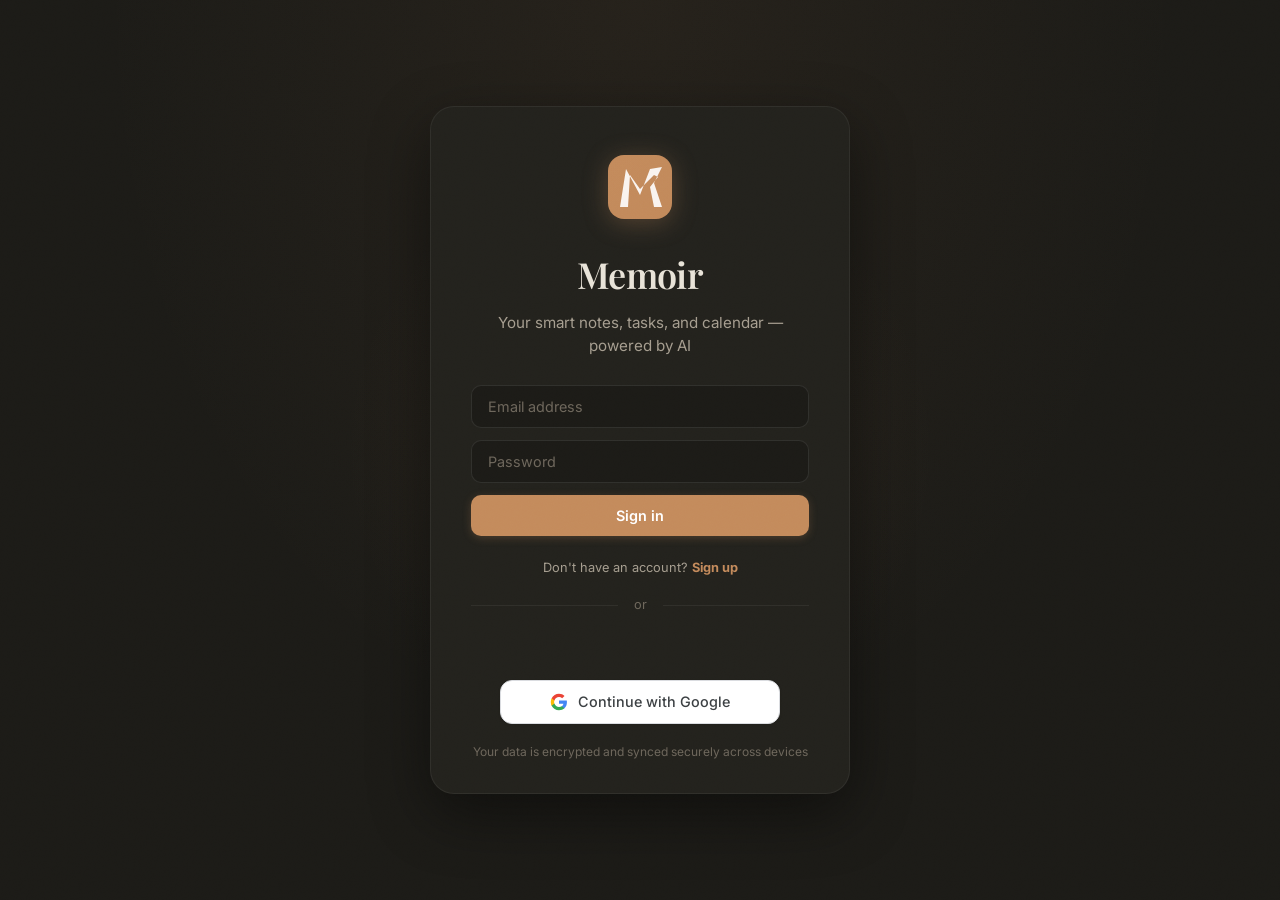
==== index.html @ a57a44fe "Remove backend, restructure for local-first static deployment - Delete api/, db.py, migrate.py, app." ====
<!DOCTYPE html>
<html lang="en" data-theme="dark">
<head>
    <meta charset="UTF-8">
    <meta name="viewport" content="width=device-width, initial-scale=1.0">
    <title>Memoir — Your AI-powered second brain</title>
    <meta name="description" content="Memoir turns your thoughts into organized notes, tasks, and calendar events. Just type anything.">
    <meta property="og:title" content="Memoir">
    <meta property="og:description" content="Your AI-powered second brain. Notes, tasks, and calendar — all from a single chat.">
    <meta property="og:type" content="website">
    <link rel="icon" href="./favicon.svg" type="image/svg+xml">
    <link rel="stylesheet" href="./style.css?v=29">
    <link rel="preconnect" href="https://fonts.googleapis.com">
    <link rel="preconnect" href="https://fonts.gstatic.com" crossorigin>
    <link href="https://fonts.googleapis.com/css2?family=Playfair+Display:ital,wght@0,400;0,500;0,600;0,700;1,400&family=Inter:wght@300;400;500;600&display=swap" rel="stylesheet">
    <script src="https://cdn.jsdelivr.net/npm/marked/marked.min.js" defer></script>
    <script src="https://cdn.jsdelivr.net/npm/dompurify@3/dist/purify.min.js" defer></script>
    <script src="https://cdn.jsdelivr.net/npm/turndown/dist/turndown.js" defer></script>
    <script src="https://accounts.google.com/gsi/client" async defer></script>
</head>
<body>
    <!-- Loading Skeleton — static HTML, renders before JS loads -->
    <div class="skeleton-screen" id="skeleton-screen">
        <div class="skeleton-topbar">
            <div class="skeleton-block" style="width:28px;height:28px;border-radius:8px"></div>
            <div class="skeleton-block" style="width:80px;height:16px;border-radius:4px"></div>
            <div style="flex:1"></div>
            <div class="skeleton-block" style="width:32px;height:32px;border-radius:50%"></div>
        </div>
        <div class="skeleton-body">
            <div class="skeleton-sidebar">
                <div class="skeleton-block" style="width:100%;height:36px;border-radius:6px"></div>
                <div class="skeleton-block" style="width:80%;height:14px;border-radius:4px;margin-top:20px"></div>
                <div class="skeleton-block" style="width:100%;height:28px;border-radius:6px;margin-top:8px"></div>
                <div class="skeleton-block" style="width:100%;height:28px;border-radius:6px;margin-top:6px"></div>
                <div class="skeleton-block" style="width:100%;height:28px;border-radius:6px;margin-top:6px"></div>
            </div>
            <div class="skeleton-main">
                <div class="skeleton-messages">
                    <div class="skeleton-block" style="width:60%;height:40px;border-radius:12px;align-self:flex-end"></div>
                    <div class="skeleton-block" style="width:75%;height:60px;border-radius:12px"></div>
                    <div class="skeleton-block" style="width:50%;height:40px;border-radius:12px;align-self:flex-end"></div>
                    <div class="skeleton-block" style="width:70%;height:50px;border-radius:12px"></div>
                </div>
                <div class="skeleton-input">
                    <div class="skeleton-block" style="width:100%;height:44px;border-radius:12px"></div>
                </div>
            </div>
        </div>
        <div class="skeleton-timeout" id="skeleton-timeout" style="display:none">
            Taking longer than expected...
        </div>
    </div>

    <!-- Login Screen -->
    <div class="login-screen" id="login-screen" style="display:none">
        <div class="login-bg-glow"></div>
        <div class="login-card">
            <div class="login-card-inner">
                <svg class="login-logo" width="64" height="64" viewBox="0 0 32 32" fill="none">
                    <rect width="32" height="32" rx="8" fill="url(#lg-login)"/>
                    <path d="M6 26 L9 7 L16 20 L21 7 L27 6 L23 14 L27 26 L23 26 L21 16 L25 11 L23 10 L16 17 L11 10 L10 26Z" fill="white" opacity="0.9"/>
                    <defs><linearGradient id="lg-login" x1="0" y1="0" x2="32" y2="32"><stop stop-color="#c48b5c"/><stop offset="1" stop-color="#8a5a32"/></linearGradient></defs>
                </svg>
                <h1 class="login-title">Memoir</h1>
                <p class="login-subtitle">Your smart notes, tasks, and calendar — powered by AI</p>

                <!-- Email/Password Form -->
                <form id="auth-form" class="auth-form" autocomplete="on">
                    <div class="auth-name-field" id="auth-name-row" style="display:none">
                        <input type="text" id="auth-name" class="auth-input" placeholder="Your name" autocomplete="name">
                    </div>
                    <input type="email" id="auth-email" class="auth-input" placeholder="Email address" autocomplete="email" required>
                    <input type="password" id="auth-password" class="auth-input" placeholder="Password" autocomplete="current-password" required>
                    <button type="submit" class="auth-submit-btn" id="auth-submit-btn">Sign in</button>
                    <div class="auth-error" id="auth-error"></div>
                    <button type="button" class="auth-toggle-btn" id="auth-toggle-btn">Don't have an account? <strong>Sign up</strong></button>
                </form>

                <div class="auth-divider"><span>or</span></div>

                <!-- Google Sign-In -->
                <div id="google-signin-gsi" class="google-btn-gsi"></div>
                <button class="google-signin-custom" id="google-signin-btn" type="button">
                    <svg width="18" height="18" viewBox="0 0 24 24"><path d="M22.56 12.25c0-.78-.07-1.53-.2-2.25H12v4.26h5.92a5.06 5.06 0 0 1-2.2 3.32v2.77h3.57c2.08-1.92 3.28-4.74 3.28-8.1z" fill="#4285F4"/><path d="M12 23c2.97 0 5.46-.98 7.28-2.66l-3.57-2.77c-.98.66-2.23 1.06-3.71 1.06-2.86 0-5.29-1.93-6.16-4.53H2.18v2.84C3.99 20.53 7.7 23 12 23z" fill="#34A853"/><path d="M5.84 14.09c-.22-.66-.35-1.36-.35-2.09s.13-1.43.35-2.09V7.07H2.18C1.43 8.55 1 10.22 1 12s.43 3.45 1.18 4.93l2.85-2.22.81-.62z" fill="#FBBC05"/><path d="M12 5.38c1.62 0 3.06.56 4.21 1.64l3.15-3.15C17.45 2.09 14.97 1 12 1 7.7 1 3.99 3.47 2.18 7.07l3.66 2.84c.87-2.6 3.3-4.53 6.16-4.53z" fill="#EA4335"/></svg>
                    <span>Continue with Google</span>
                </button>

                <p class="login-footer">Your data is encrypted and synced securely across devices</p>
            </div>
        </div>
    </div>

    <div class="app" id="app-container" style="display:none">
        <!-- Sidebar -->
        <aside class="sidebar" id="sidebar">
            <div class="sidebar-header">
                <div class="logo">
                    <svg class="logo-svg" width="28" height="28" viewBox="0 0 32 32" fill="none">
                        <rect width="32" height="32" rx="8" fill="url(#lg)"/>
                        <path d="M6 26 L9 7 L16 20 L21 7 L27 6 L23 14 L27 26 L23 26 L21 16 L25 11 L23 10 L16 17 L11 10 L10 26Z" fill="white" opacity="0.9"/>
                        <defs><linearGradient id="lg" x1="0" y1="0" x2="32" y2="32"><stop stop-color="#c48b5c"/><stop offset="1" stop-color="#8a5a32"/></linearGradient></defs>
                    </svg>
                    <span class="logo-text">Memoir</span>
                </div>
                <button class="icon-btn sm" id="sidebar-close"><svg width="18" height="18" viewBox="0 0 24 24" fill="none" stroke="currentColor" stroke-width="2"><line x1="18" y1="6" x2="6" y2="18"/><line x1="6" y1="6" x2="18" y2="18"/></svg></button>
            </div>
            <div class="sidebar-tabs">
                <button class="sidebar-tab active" data-app="notes" title="Notes">
                    <svg width="18" height="18" viewBox="0 0 24 24" fill="none" stroke="currentColor" stroke-width="2"><path d="M11 4H4a2 2 0 0 0-2 2v14a2 2 0 0 0 2 2h14a2 2 0 0 0 2-2v-7"/><path d="M18.5 2.5a2.121 2.121 0 0 1 3 3L12 15l-4 1 1-4 9.5-9.5z"/></svg>
                    <span>Notes</span>
                </button>
                <button class="sidebar-tab" data-app="tasks" title="Tasks">
                    <svg width="18" height="18" viewBox="0 0 24 24" fill="none" stroke="currentColor" stroke-width="2"><path d="M22 11.08V12a10 10 0 1 1-5.93-9.14"/><polyline points="22 4 12 14.01 9 11.01"/></svg>
                    <span>Tasks</span>
                </button>
                <button class="sidebar-tab" data-app="calendar" title="Calendar">
                    <svg width="18" height="18" viewBox="0 0 24 24" fill="none" stroke="currentColor" stroke-width="2"><rect x="3" y="4" width="18" height="18" rx="2" ry="2"/><line x1="16" y1="2" x2="16" y2="6"/><line x1="8" y1="2" x2="8" y2="6"/><line x1="3" y1="10" x2="21" y2="10"/></svg>
                    <span>Calendar</span>
                </button>
            </div>
            <nav class="sidebar-nav" id="sidebar-nav-notes">
                <div class="sidebar-label">Recent</div>
                <div id="recent-list" class="recent-list"><div class="sidebar-empty">No activity yet</div></div>
                <div class="sidebar-divider"></div>
                <div class="sidebar-label">Notebooks</div>
                <div id="category-list" class="category-list"><div class="sidebar-empty">No notebooks yet</div></div>
            </nav>
            <nav class="sidebar-nav hidden" id="sidebar-nav-tasks">
                <div class="sidebar-label">Views</div>
                <div class="task-nav-list">
                    <button class="task-nav-item active" data-view="inbox">
                        <svg width="16" height="16" viewBox="0 0 24 24" fill="none" stroke="currentColor" stroke-width="2"><polyline points="22 12 16 12 14 15 10 15 8 12 2 12"/><path d="M5.45 5.11L2 12v6a2 2 0 0 0 2 2h16a2 2 0 0 0 2-2v-6l-3.45-6.89A2 2 0 0 0 16.76 4H7.24a2 2 0 0 0-1.79 1.11z"/></svg>
                        <span>Inbox</span>
                        <span class="task-nav-count" id="inbox-count"></span>
                    </button>
                    <button class="task-nav-item" data-view="today">
                        <svg width="16" height="16" viewBox="0 0 24 24" fill="none" stroke="currentColor" stroke-width="2"><circle cx="12" cy="12" r="10"/><polyline points="12 6 12 12 16 14"/></svg>
                        <span>Today</span>
                        <span class="task-nav-count" id="today-count"></span>
                    </button>
                    <button class="task-nav-item" data-view="upcoming">
                        <svg width="16" height="16" viewBox="0 0 24 24" fill="none" stroke="currentColor" stroke-width="2"><rect x="3" y="4" width="18" height="18" rx="2" ry="2"/><line x1="16" y1="2" x2="16" y2="6"/><line x1="8" y1="2" x2="8" y2="6"/><line x1="3" y1="10" x2="21" y2="10"/></svg>
                        <span>Upcoming</span>
                        <span class="task-nav-count" id="upcoming-count"></span>
                    </button>
                </div>
                <div class="sidebar-divider"></div>
                <div class="sidebar-label">Projects</div>
                <div id="task-projects-list" class="category-list"><div class="sidebar-empty">No projects yet</div></div>
            </nav>
            <nav class="sidebar-nav hidden" id="sidebar-nav-calendar">
                <div class="mini-calendar" id="mini-calendar"></div>
            </nav>
            <div class="sidebar-footer">
                <button class="theme-btn" id="theme-toggle">
                    <svg class="t-sun" width="16" height="16" viewBox="0 0 24 24" fill="none" stroke="currentColor" stroke-width="2"><circle cx="12" cy="12" r="5"/><line x1="12" y1="1" x2="12" y2="3"/><line x1="12" y1="21" x2="12" y2="23"/><line x1="4.22" y1="4.22" x2="5.64" y2="5.64"/><line x1="18.36" y1="18.36" x2="19.78" y2="19.78"/><line x1="1" y1="12" x2="3" y2="12"/><line x1="21" y1="12" x2="23" y2="12"/><line x1="4.22" y1="19.78" x2="5.64" y2="18.36"/><line x1="18.36" y1="5.64" x2="19.78" y2="4.22"/></svg>
                    <svg class="t-moon" width="16" height="16" viewBox="0 0 24 24" fill="none" stroke="currentColor" stroke-width="2"><path d="M21 12.79A9 9 0 1 1 11.21 3 7 7 0 0 0 21 12.79z"/></svg>
                    <span>Theme</span>
                </button>
            </div>
        </aside>

        <!-- Main -->
        <main class="main">
            <header class="topbar">
                <button class="icon-btn" id="menu-btn"><svg width="20" height="20" viewBox="0 0 24 24" fill="none" stroke="currentColor" stroke-width="2" stroke-linecap="round"><line x1="3" y1="6" x2="21" y2="6"/><line x1="3" y1="12" x2="21" y2="12"/><line x1="3" y1="18" x2="21" y2="18"/></svg></button>
                <div class="topbar-title">
                    <svg width="20" height="20" viewBox="0 0 32 32" fill="none"><rect width="32" height="32" rx="8" fill="url(#lg2)"/><path d="M6 26 L9 7 L16 20 L21 7 L27 6 L23 14 L27 26 L23 26 L21 16 L25 11 L23 10 L16 17 L11 10 L10 26Z" fill="white" opacity="0.9"/><defs><linearGradient id="lg2" x1="0" y1="0" x2="32" y2="32"><stop stop-color="#c48b5c"/><stop offset="1" stop-color="#8a5a32"/></linearGradient></defs></svg>
                    Memoir
                </div>
                <div class="topbar-actions">
                    <button class="icon-btn" id="clear-chat-btn" title="Clear chat" style="display:none">
                        <svg width="18" height="18" viewBox="0 0 24 24" fill="none" stroke="currentColor" stroke-width="2"><polyline points="3 6 5 6 21 6"/><path d="M19 6v14a2 2 0 0 1-2 2H7a2 2 0 0 1-2-2V6m3 0V4a2 2 0 0 1 2-2h4a2 2 0 0 1 2 2v2"/><line x1="10" y1="11" x2="10" y2="17"/><line x1="14" y1="11" x2="14" y2="17"/></svg>
                    </button>
                    <button class="icon-btn undo-btn" id="undo-btn" title="Undo (Ctrl+Z)" style="display:none">
                        <svg width="18" height="18" viewBox="0 0 24 24" fill="none" stroke="currentColor" stroke-width="2"><polyline points="1 4 1 10 7 10"/><path d="M3.51 15a9 9 0 1 0 2.13-9.36L1 10"/></svg>
                    </button>
                    <button class="icon-btn redo-btn" id="redo-btn" title="Redo (Ctrl+Shift+Z)" style="display:none">
                        <svg width="18" height="18" viewBox="0 0 24 24" fill="none" stroke="currentColor" stroke-width="2"><polyline points="23 4 23 10 17 10"/><path d="M20.49 15a9 9 0 1 1-2.13-9.36L23 10"/></svg>
                    </button>
                    <button class="icon-btn" id="theme-toggle-topbar"><svg class="t-sun" width="18" height="18" viewBox="0 0 24 24" fill="none" stroke="currentColor" stroke-width="2"><circle cx="12" cy="12" r="5"/><line x1="12" y1="1" x2="12" y2="3"/><line x1="12" y1="21" x2="12" y2="23"/><line x1="4.22" y1="4.22" x2="5.64" y2="5.64"/><line x1="18.36" y1="18.36" x2="19.78" y2="19.78"/><line x1="1" y1="12" x2="3" y2="12"/><line x1="21" y1="12" x2="23" y2="12"/><line x1="4.22" y1="19.78" x2="5.64" y2="18.36"/><line x1="18.36" y1="5.64" x2="19.78" y2="4.22"/></svg><svg class="t-moon" width="18" height="18" viewBox="0 0 24 24" fill="none" stroke="currentColor" stroke-width="2"><path d="M21 12.79A9 9 0 1 1 11.21 3 7 7 0 0 0 21 12.79z"/></svg></button>
                    <div class="profile-wrapper" id="profile-wrapper">
                        <button class="icon-btn user-btn" id="profile-btn" title="Profile"><img class="user-avatar" id="user-avatar" src="" alt=""><svg class="user-fallback" width="18" height="18" viewBox="0 0 24 24" fill="none" stroke="currentColor" stroke-width="2"><path d="M20 21v-2a4 4 0 0 0-4-4H8a4 4 0 0 0-4 4v2"/><circle cx="12" cy="7" r="4"/></svg></button>
                        <div class="profile-dropdown" id="profile-dropdown">
                            <div class="profile-header">
                                <img class="profile-pic" id="profile-pic" src="" alt="">
                                <div class="profile-info">
                                    <div class="profile-name" id="profile-name"></div>
                                    <div class="profile-email" id="profile-email"></div>
                                </div>
                            </div>
                            <div class="profile-divider"></div>
                            <button class="profile-menu-item" id="export-btn">
                                <svg width="16" height="16" viewBox="0 0 24 24" fill="none" stroke="currentColor" stroke-width="2"><path d="M21 15v4a2 2 0 0 1-2 2H5a2 2 0 0 1-2-2v-4"/><polyline points="7 10 12 15 17 10"/><line x1="12" y1="15" x2="12" y2="3"/></svg>
                                <span>Export Data</span>
                            </button>
                            <button class="profile-menu-item" id="feedback-btn">
                                <svg width="16" height="16" viewBox="0 0 24 24" fill="none" stroke="currentColor" stroke-width="2"><path d="M21 15a2 2 0 0 1-2 2H7l-4 4V5a2 2 0 0 1 2-2h14a2 2 0 0 1 2 2z"/></svg>
                                <span>Send Feedback</span>
                            </button>
                            <button class="profile-menu-item" id="logout-btn">
                                <svg width="16" height="16" viewBox="0 0 24 24" fill="none" stroke="currentColor" stroke-width="2"><path d="M9 21H5a2 2 0 0 1-2-2V5a2 2 0 0 1 2-2h4"/><polyline points="16 17 21 12 16 7"/><line x1="21" y1="12" x2="9" y2="12"/></svg>
                                <span>Sign out</span>
                            </button>
                            <div class="profile-divider"></div>
                            <div class="profile-delete-link" id="delete-account-btn">Delete account</div>
                        </div>
                    </div>
                </div>
            </header>
            <!-- Notes View (default) -->
            <div class="app-view active" id="view-notes">
                <div class="messages" id="messages"></div>
            </div>

            <!-- Tasks View -->
            <div class="app-view" id="view-tasks">
                <div class="tasks-header">
                    <h2 class="tasks-view-title" id="tasks-view-title">Inbox</h2>
                    <div class="tasks-header-actions">
                        <button class="icon-btn" id="show-completed-btn" title="Show completed">
                            <svg width="18" height="18" viewBox="0 0 24 24" fill="none" stroke="currentColor" stroke-width="2"><path d="M22 11.08V12a10 10 0 1 1-5.93-9.14"/><polyline points="22 4 12 14.01 9 11.01"/></svg>
                        </button>
                    </div>
                </div>
                <div class="tasks-list" id="tasks-list"></div>
            </div>

            <!-- Calendar View -->
            <div class="app-view" id="view-calendar">
                <div class="cal-toolbar">
                    <button class="btn ghost btn-sm" id="cal-today-btn">Today</button>
                    <button class="icon-btn" id="cal-prev"><svg width="18" height="18" viewBox="0 0 24 24" fill="none" stroke="currentColor" stroke-width="2"><polyline points="15 18 9 12 15 6"/></svg></button>
                    <button class="icon-btn" id="cal-next"><svg width="18" height="18" viewBox="0 0 24 24" fill="none" stroke="currentColor" stroke-width="2"><polyline points="9 18 15 12 9 6"/></svg></button>
                    <h2 class="cal-title" id="cal-title"></h2>
                    <div class="cal-view-switch">
                        <button class="cal-view-btn active" data-view="month">Month</button>
                        <button class="cal-view-btn" data-view="week">Week</button>
                        <button class="cal-view-btn" data-view="day">Day</button>
                    </div>
                </div>
                <div class="cal-grid-wrapper" id="cal-grid-wrapper"></div>
            </div>

            <!-- Welcome Banner (new users) -->
            <div class="welcome-banner" id="welcome-banner" role="complementary" style="display:none">
                <div class="welcome-banner-content">
                    <span class="welcome-banner-text">Welcome to Memoir! Type anything — notes, tasks, reminders, or questions. AI handles the rest.</span>
                    <button class="welcome-banner-close" id="welcome-banner-close" aria-label="Dismiss welcome message">&times;</button>
                </div>
            </div>

            <!-- Universal input — shared across all views -->
            <div class="input-wrapper" id="universal-input">
                <form class="input-area" id="form">
                    <textarea id="input" placeholder="Type anything — notes, tasks, events, or questions..." rows="1" autocomplete="off" autofocus></textarea>
                    <button type="button" id="mic-btn" class="mic-btn" aria-label="Voice input">
                        <svg class="mic-icon" width="18" height="18" viewBox="0 0 24 24" fill="none" stroke="currentColor" stroke-width="2" stroke-linecap="round" stroke-linejoin="round"><path d="M12 1a3 3 0 0 0-3 3v8a3 3 0 0 0 6 0V4a3 3 0 0 0-3-3z"/><path d="M19 10v2a7 7 0 0 1-14 0v-2"/><line x1="12" y1="19" x2="12" y2="23"/><line x1="8" y1="23" x2="16" y2="23"/></svg>
                        <span class="mic-recording-dot"></span>
                    </button>
                    <button type="submit" id="send-btn" aria-label="Send">
                        <svg width="18" height="18" viewBox="0 0 24 24" fill="none" stroke="currentColor" stroke-width="2.5" stroke-linecap="round"><line x1="5" y1="12" x2="19" y2="12"/><polyline points="12 5 19 12 12 19"/></svg>
                    </button>
                </form>
                <div class="input-hint"><kbd>Enter</kbd> send · <kbd>Shift+Enter</kbd> new line</div>
            </div>
        </main>
    </div>

    <!-- Note modal -->
    <div class="overlay" id="modal-overlay">
        <div class="modal note-modal" id="modal">
            <div class="modal-topbar">
                <div class="modal-meta"><span class="pill" id="modal-badge"></span><span class="meta-date" id="modal-date"></span></div>
                <div class="modal-btns">
                    <button class="icon-btn sm" id="modal-ai" title="AI assist"><svg width="15" height="15" viewBox="0 0 24 24" fill="none" stroke="currentColor" stroke-width="2"><path d="M12 2L9.5 8.5 2 12l7.5 3.5L12 22l2.5-6.5L22 12l-7.5-3.5z"/></svg></button>
                    <button class="icon-btn sm" id="modal-fullscreen" title="Full screen"><svg class="fs-expand" width="15" height="15" viewBox="0 0 24 24" fill="none" stroke="currentColor" stroke-width="2"><polyline points="15 3 21 3 21 9"/><polyline points="9 21 3 21 3 15"/><line x1="21" y1="3" x2="14" y2="10"/><line x1="3" y1="21" x2="10" y2="14"/></svg><svg class="fs-collapse" width="15" height="15" viewBox="0 0 24 24" fill="none" stroke="currentColor" stroke-width="2" style="display:none"><polyline points="4 14 10 14 10 20"/><polyline points="20 10 14 10 14 4"/><line x1="14" y1="10" x2="21" y2="3"/><line x1="3" y1="21" x2="10" y2="14"/></svg></button>
                    <button class="icon-btn sm" id="modal-edit" title="Edit"><svg width="15" height="15" viewBox="0 0 24 24" fill="none" stroke="currentColor" stroke-width="2"><path d="M11 4H4a2 2 0 0 0-2 2v14a2 2 0 0 0 2 2h14a2 2 0 0 0 2-2v-7"/><path d="M18.5 2.5a2.121 2.121 0 0 1 3 3L12 15l-4 1 1-4 9.5-9.5z"/></svg></button>
                    <button class="icon-btn sm" id="modal-move" title="Move"><svg width="15" height="15" viewBox="0 0 24 24" fill="none" stroke="currentColor" stroke-width="2"><path d="M5 12h14M12 5l7 7-7 7"/></svg></button>
                    <button class="icon-btn sm danger" id="modal-delete" title="Delete"><svg width="15" height="15" viewBox="0 0 24 24" fill="none" stroke="currentColor" stroke-width="2"><polyline points="3 6 5 6 21 6"/><path d="M19 6v14a2 2 0 0 1-2 2H7a2 2 0 0 1-2-2V6m3 0V4a2 2 0 0 1 2-2h4a2 2 0 0 1 2 2v2"/></svg></button>
                    <button class="icon-btn sm" id="modal-close" title="Close"><svg width="18" height="18" viewBox="0 0 24 24" fill="none" stroke="currentColor" stroke-width="2"><line x1="18" y1="6" x2="6" y2="18"/><line x1="6" y1="6" x2="18" y2="18"/></svg></button>
                </div>
            </div>
            <div id="modal-view">
                <h1 class="modal-title" id="modal-title"></h1>
                <article class="prose" id="modal-body"></article>
                <div class="ai-prompt-bar hidden" id="ai-prompt-bar">
                    <div class="ai-prompt-inner">
                        <svg class="ai-prompt-icon" width="14" height="14" viewBox="0 0 24 24" fill="none" stroke="currentColor" stroke-width="2"><path d="M12 2L9.5 8.5 2 12l7.5 3.5L12 22l2.5-6.5L22 12l-7.5-3.5z"/></svg>
                        <input type="text" class="ai-prompt-input" id="ai-prompt-input" placeholder="e.g. organize this list, add authors, sort alphabetically..." autocomplete="off">
                        <button class="btn primary btn-sm" id="ai-prompt-send">Apply</button>
                        <button class="icon-btn sm" id="ai-prompt-close"><svg width="14" height="14" viewBox="0 0 24 24" fill="none" stroke="currentColor" stroke-width="2"><line x1="18" y1="6" x2="6" y2="18"/><line x1="6" y1="6" x2="18" y2="18"/></svg></button>
                    </div>
                </div>
                <div class="modal-original hidden" id="modal-original">
                    <button class="confirm-original-toggle" id="modal-original-toggle">
                        <svg class="confirm-original-chevron" width="12" height="12" viewBox="0 0 24 24" fill="none" stroke="currentColor" stroke-width="2.5"><polyline points="9 18 15 12 9 6"/></svg>
                        <span>Show original</span>
                    </button>
                    <div class="confirm-original-text" id="modal-original-text"></div>
                </div>
            </div>
            <div id="modal-edit-view" class="hidden">
                <input type="text" class="edit-title" id="edit-title" placeholder="Title">
                <div class="edit-toolbar" id="edit-toolbar">
                    <button class="toolbar-btn" data-cmd="bold" title="Bold"><strong>B</strong></button>
                    <button class="toolbar-btn" data-cmd="italic" title="Italic"><em>I</em></button>
                    <button class="toolbar-btn" data-cmd="strikeThrough" title="Strikethrough"><s>S</s></button>
                    <span class="toolbar-sep"></span>
                    <button class="toolbar-btn" data-cmd="heading" data-val="H1" title="Heading 1">H1</button>
                    <button class="toolbar-btn" data-cmd="heading" data-val="H2" title="Heading 2">H2</button>
                    <button class="toolbar-btn" data-cmd="heading" data-val="H3" title="Heading 3">H3</button>
                    <span class="toolbar-sep"></span>
                    <button class="toolbar-btn" data-cmd="insertUnorderedList" title="Bullet list"><svg width="15" height="15" viewBox="0 0 24 24" fill="none" stroke="currentColor" stroke-width="2"><line x1="9" y1="6" x2="21" y2="6"/><line x1="9" y1="12" x2="21" y2="12"/><line x1="9" y1="18" x2="21" y2="18"/><circle cx="4" cy="6" r="1.5" fill="currentColor"/><circle cx="4" cy="12" r="1.5" fill="currentColor"/><circle cx="4" cy="18" r="1.5" fill="currentColor"/></svg></button>
                    <button class="toolbar-btn" data-cmd="insertOrderedList" title="Numbered list"><svg width="15" height="15" viewBox="0 0 24 24" fill="none" stroke="currentColor" stroke-width="2"><line x1="10" y1="6" x2="21" y2="6"/><line x1="10" y1="12" x2="21" y2="12"/><line x1="10" y1="18" x2="21" y2="18"/><text x="2" y="9" font-size="9" fill="currentColor" stroke="none" font-family="inherit">1</text><text x="2" y="15" font-size="9" fill="currentColor" stroke="none" font-family="inherit">2</text><text x="2" y="21" font-size="9" fill="currentColor" stroke="none" font-family="inherit">3</text></svg></button>
                    <button class="toolbar-btn" data-cmd="formatBlock" data-val="BLOCKQUOTE" title="Blockquote"><svg width="15" height="15" viewBox="0 0 24 24" fill="none" stroke="currentColor" stroke-width="2"><line x1="3" y1="6" x2="3" y2="18" stroke-width="3" stroke-linecap="round"/><line x1="8" y1="8" x2="20" y2="8"/><line x1="8" y1="12" x2="18" y2="12"/><line x1="8" y1="16" x2="16" y2="16"/></svg></button>
                    <button class="toolbar-btn" data-cmd="code" title="Inline code"><svg width="15" height="15" viewBox="0 0 24 24" fill="none" stroke="currentColor" stroke-width="2"><polyline points="16 18 22 12 16 6"/><polyline points="8 6 2 12 8 18"/></svg></button>
                    <button class="toolbar-btn" data-cmd="createLink" title="Insert link"><svg width="15" height="15" viewBox="0 0 24 24" fill="none" stroke="currentColor" stroke-width="2"><path d="M10 13a5 5 0 0 0 7.54.54l3-3a5 5 0 0 0-7.07-7.07l-1.72 1.71"/><path d="M14 11a5 5 0 0 0-7.54-.54l-3 3a5 5 0 0 0 7.07 7.07l1.71-1.71"/></svg></button>
                </div>
                <div class="edit-content prose" id="edit-content" contenteditable="true"></div>
                <div class="edit-bar">
                    <button class="btn ghost" id="edit-cancel">Cancel</button>
                    <button class="btn primary" id="edit-save">Save</button>
                </div>
            </div>
        </div>
    </div>

    <!-- Move modal -->
    <div class="overlay" id="move-overlay">
        <div class="modal modal-sm">
            <div class="modal-topbar"><h3 class="modal-sm-title">Move to notebook</h3><button class="icon-btn sm" id="move-close"><svg width="18" height="18" viewBox="0 0 24 24" fill="none" stroke="currentColor" stroke-width="2"><line x1="18" y1="6" x2="6" y2="18"/><line x1="6" y1="6" x2="18" y2="18"/></svg></button></div>
            <div id="move-list" class="move-list"></div>
        </div>
    </div>

    <!-- Category panel -->
    <div class="overlay" id="cat-overlay">
        <div class="modal note-modal">
            <div class="modal-topbar">
                <h2 class="modal-sm-title" id="cat-title"></h2>
                <div class="modal-btns">
                    <button class="icon-btn sm danger" id="cat-delete" title="Delete notebook"><svg width="15" height="15" viewBox="0 0 24 24" fill="none" stroke="currentColor" stroke-width="2"><polyline points="3 6 5 6 21 6"/><path d="M19 6v14a2 2 0 0 1-2 2H7a2 2 0 0 1-2-2V6m3 0V4a2 2 0 0 1 2-2h4a2 2 0 0 1 2 2v2"/></svg></button>
                    <button class="icon-btn sm" id="cat-close"><svg width="18" height="18" viewBox="0 0 24 24" fill="none" stroke="currentColor" stroke-width="2"><line x1="18" y1="6" x2="6" y2="18"/><line x1="6" y1="6" x2="18" y2="18"/></svg></button>
                </div>
            </div>
            <div id="cat-notes-list" class="cat-list"></div>
        </div>
    </div>

    <!-- Task detail modal -->
    <div class="overlay" id="task-overlay">
        <div class="modal modal-sm task-detail-modal">
            <div class="modal-topbar">
                <h3 class="modal-sm-title">Task</h3>
                <div class="modal-btns">
                    <button class="icon-btn sm danger" id="task-modal-delete" title="Delete"><svg width="15" height="15" viewBox="0 0 24 24" fill="none" stroke="currentColor" stroke-width="2"><polyline points="3 6 5 6 21 6"/><path d="M19 6v14a2 2 0 0 1-2 2H7a2 2 0 0 1-2-2V6m3 0V4a2 2 0 0 1 2-2h4a2 2 0 0 1 2 2v2"/></svg></button>
                    <button class="icon-btn sm" id="task-modal-close"><svg width="18" height="18" viewBox="0 0 24 24" fill="none" stroke="currentColor" stroke-width="2"><line x1="18" y1="6" x2="6" y2="18"/><line x1="6" y1="6" x2="18" y2="18"/></svg></button>
                </div>
            </div>
            <div class="task-detail-body">
                <input type="text" class="task-detail-title" id="task-detail-title" placeholder="Task title">
                <textarea class="task-detail-desc" id="task-detail-desc" placeholder="Description..." rows="3"></textarea>
                <div class="task-detail-fields">
                    <div class="task-detail-field">
                        <label>Due date</label>
                        <input type="date" id="task-detail-date">
                    </div>
                    <div class="task-detail-field">
                        <label>Time</label>
                        <input type="time" id="task-detail-time">
                    </div>
                    <div class="task-detail-field">
                        <label>Priority</label>
                        <select id="task-detail-priority">
                            <option value="4">P4 — Normal</option>
                            <option value="3">P3 — Medium</option>
                            <option value="2">P2 — High</option>
                            <option value="1">P1 — Urgent</option>
                        </select>
                    </div>
                    <div class="task-detail-field">
                        <label>Project</label>
                        <input type="text" id="task-detail-project" placeholder="inbox">
                    </div>
                </div>
                <div class="task-detail-actions">
                    <button class="btn ghost" id="task-detail-cancel">Cancel</button>
                    <button class="btn primary" id="task-detail-save">Save</button>
                </div>
            </div>
        </div>
    </div>

    <!-- Event modal -->
    <div class="overlay" id="event-overlay">
        <div class="modal modal-sm event-detail-modal">
            <div class="modal-topbar">
                <h3 class="modal-sm-title" id="event-modal-title">New Event</h3>
                <div class="modal-btns">
                    <button class="icon-btn sm danger" id="event-modal-delete" title="Delete" style="display:none"><svg width="15" height="15" viewBox="0 0 24 24" fill="none" stroke="currentColor" stroke-width="2"><polyline points="3 6 5 6 21 6"/><path d="M19 6v14a2 2 0 0 1-2 2H7a2 2 0 0 1-2-2V6m3 0V4a2 2 0 0 1 2-2h4a2 2 0 0 1 2 2v2"/></svg></button>
                    <button class="icon-btn sm" id="event-modal-close"><svg width="18" height="18" viewBox="0 0 24 24" fill="none" stroke="currentColor" stroke-width="2"><line x1="18" y1="6" x2="6" y2="18"/><line x1="6" y1="6" x2="18" y2="18"/></svg></button>
                </div>
            </div>
            <div class="event-detail-body">
                <input type="text" class="event-detail-title" id="event-detail-title" placeholder="Event title">
                <div class="task-detail-fields">
                    <div class="task-detail-field">
                        <label>Date</label>
                        <input type="date" id="event-detail-date">
                    </div>
                    <div class="task-detail-field">
                        <label>Start</label>
                        <input type="time" id="event-detail-start">
                    </div>
                    <div class="task-detail-field">
                        <label>End</label>
                        <input type="time" id="event-detail-end">
                    </div>
                    <div class="task-detail-field">
                        <label>All day</label>
                        <input type="checkbox" id="event-detail-allday">
                    </div>
                    <div class="task-detail-field">
                        <label>Location</label>
                        <input type="text" id="event-detail-location" placeholder="Add location">
                    </div>
                    <div class="task-detail-field">
                        <label>Color</label>
                        <select id="event-detail-color">
                            <option value="blue">Blue</option>
                            <option value="red">Red</option>
                            <option value="green">Green</option>
                            <option value="orange">Orange</option>
                            <option value="purple">Purple</option>
                            <option value="teal">Teal</option>
                        </select>
                    </div>
                </div>
                <textarea class="task-detail-desc" id="event-detail-desc" placeholder="Description..." rows="2"></textarea>
                <div class="task-detail-actions">
                    <button class="btn ghost" id="event-detail-cancel">Cancel</button>
                    <button class="btn primary" id="event-detail-save">Save</button>
                </div>
            </div>
        </div>
    </div>

    <!-- Confirm -->
    <div class="overlay" id="confirm-overlay">
        <div class="modal modal-sm confirm-box">
            <p id="confirm-text"></p>
            <div class="confirm-bar"><button class="btn ghost" id="confirm-no">Cancel</button><button class="btn danger" id="confirm-yes">Delete</button></div>
        </div>
    </div>

    <!-- Feedback -->
    <div class="overlay" id="feedback-overlay">
        <div class="modal modal-sm">
            <div class="modal-topbar">
                <h3 class="modal-sm-title">Send Feedback</h3>
                <div class="modal-btns">
                    <button class="icon-btn sm" id="feedback-modal-close"><svg width="18" height="18" viewBox="0 0 24 24" fill="none" stroke="currentColor" stroke-width="2"><line x1="18" y1="6" x2="6" y2="18"/><line x1="6" y1="6" x2="18" y2="18"/></svg></button>
                </div>
            </div>
            <div style="padding:0 16px;">
                <p style="color:var(--text-secondary);font-size:0.85rem;margin:0 0 12px;">Help us improve Memoir. Bug reports, feature requests, or general thoughts — all welcome.</p>
                <textarea id="feedback-message" rows="5" placeholder="What's on your mind?" style="width:100%;resize:vertical;background:var(--bg-secondary);color:var(--text-primary);border:1px solid var(--border);border-radius:8px;padding:10px;font-family:inherit;font-size:0.9rem;box-sizing:border-box;"></textarea>
            </div>
            <div style="display:flex;gap:8px;justify-content:flex-end;padding:12px 16px;">
                <button class="btn ghost" id="feedback-cancel">Cancel</button>
                <button class="btn primary" id="feedback-send">Send Feedback</button>
            </div>
        </div>
    </div>

    <!-- Delete Account Confirmation -->
    <div class="overlay" id="delete-account-overlay">
        <div class="modal modal-sm">
            <div class="modal-topbar">
                <h3 class="modal-sm-title">Delete Account</h3>
                <div class="modal-btns">
                    <button class="icon-btn sm" id="delete-modal-close"><svg width="18" height="18" viewBox="0 0 24 24" fill="none" stroke="currentColor" stroke-width="2"><line x1="18" y1="6" x2="6" y2="18"/><line x1="6" y1="6" x2="18" y2="18"/></svg></button>
                </div>
            </div>
            <div style="padding:0 16px;">
                <p style="color:var(--danger);font-size:0.9rem;font-weight:600;margin:0 0 8px;">This action is permanent and cannot be undone.</p>
                <p style="color:var(--text-secondary);font-size:0.85rem;margin:0 0 16px;">All your notes, tasks, events, and account data will be permanently deleted.</p>
                <p style="color:var(--text-secondary);font-size:0.85rem;margin:0 0 8px;">Type <strong style="color:var(--text);">delete my account</strong> to confirm:</p>
                <input type="text" id="delete-confirm-input" placeholder="delete my account" autocomplete="off" style="width:100%;background:var(--bg-elevated);color:var(--text);border:1px solid var(--border);border-radius:8px;padding:10px;font-family:inherit;font-size:0.9rem;box-sizing:border-box;">
            </div>
            <div style="display:flex;gap:8px;justify-content:flex-end;padding:12px 16px;">
                <button class="btn ghost" id="delete-cancel">Cancel</button>
                <button class="btn danger-btn" id="delete-confirm" disabled>Delete Account</button>
            </div>
        </div>
    </div>

    <div class="sidebar-backdrop" id="sidebar-backdrop"></div>

    <!-- Onboarding overlay (shown once on first login) -->
    <div class="overlay" id="onboarding-overlay">
        <div class="modal modal-sm onboarding-modal">
            <div style="text-align:center;padding:8px 0 16px;">
                <svg width="48" height="48" viewBox="0 0 32 32" fill="none" style="margin-bottom:12px;">
                    <rect width="32" height="32" rx="8" fill="url(#lg-ob)"/>
                    <path d="M6 26 L9 7 L16 20 L21 7 L27 6 L23 14 L27 26 L23 26 L21 16 L25 11 L23 10 L16 17 L11 10 L10 26Z" fill="white" opacity="0.9"/>
                    <defs><linearGradient id="lg-ob" x1="0" y1="0" x2="32" y2="32"><stop stop-color="#c48b5c"/><stop offset="1" stop-color="#8a5a32"/></linearGradient></defs>
                </svg>
                <h2 style="font-family:'Playfair Display',serif;font-size:1.5rem;margin:0 0 6px;">Welcome to Memoir</h2>
                <p style="color:var(--text-secondary);font-size:0.9rem;margin:0 0 20px;">Your AI-powered second brain. Just type anything.</p>
            </div>
            <div class="onboarding-tips">
                <div class="onboarding-tip">
                    <span class="onboarding-tip-icon">📝</span>
                    <div><strong>Save notes</strong><br><span style="color:var(--text-secondary);font-size:0.82rem;">"Note: started learning guitar"</span></div>
                </div>
                <div class="onboarding-tip">
                    <span class="onboarding-tip-icon">✅</span>
                    <div><strong>Create tasks</strong><br><span style="color:var(--text-secondary);font-size:0.82rem;">"Remind me to call mom tomorrow at 3pm"</span></div>
                </div>
                <div class="onboarding-tip">
                    <span class="onboarding-tip-icon">📅</span>
                    <div><strong>Add calendar events</strong><br><span style="color:var(--text-secondary);font-size:0.82rem;">"Meeting with Alex on Friday at 2pm"</span></div>
                </div>
                <div class="onboarding-tip">
                    <span class="onboarding-tip-icon">🔍</span>
                    <div><strong>Ask questions</strong><br><span style="color:var(--text-secondary);font-size:0.82rem;">"What did I note about guitar?" or "What's on my schedule?"</span></div>
                </div>
            </div>
            <div style="padding:16px 0 0;text-align:center;">
                <button class="btn primary" id="onboarding-done" style="min-width:140px;">Get started</button>
            </div>
        </div>
    </div>

    <!-- PostHog analytics (replace YOUR_POSTHOG_KEY with your project API key) -->
    <script>
        !function(t,e){var o,n,p,r;e.__SV||(window.posthog=e,e._i=[],e.init=function(i,s,a){function g(t,e){var o=e.split(".");2==o.length&&(t=t[o[0]],e=o[1]),t[e]=function(){t.push([e].concat(Array.prototype.slice.call(arguments,0)))}}(p=t.createElement("script")).type="text/javascript",p.crossOrigin="anonymous",p.async=!0,p.src=s.api_host.replace(".i.posthog.com","-assets.i.posthog.com")+"/static/array.js",(r=t.getElementsByTagName("script")[0]).parentNode.insertBefore(p,r);var u=e;for(void 0!==a?u=e[a]=[]:a="posthog",u.people=u.people||[],u.toString=function(t){var e="posthog";return"posthog"!==a&&(e+="."+a),t||(e+=" (stub)"),e},u.people.toString=function(){return u.toString(1)+".people (stub)"},o="init capture identify alias people.set people.set_once set_config register register_once unregister opt_out_capturing has_opted_out_capturing opt_in_capturing reset isFeatureEnabled onFeatureFlags getFeatureFlag getFeatureFlagPayload reloadFeatureFlags group updateEarlyAccessFeatureEnrollment getEarlyAccessFeatures on onSessionId getSurveys getActiveMatchingSurveys renderSurvey canRenderSurvey getNextSurveyStep".split(" "),n=0;n<o.length;n++)g(u,o[n]);e._i.push([i,s,a])},e.__SV=1)}(document,window.posthog||[]);
        posthog.init('phc_B4602rcUwBz2TjMYVgx2cHyv9g5nyb58RwQAYEQHw5Q',{api_host:'https://us.i.posthog.com', person_profiles: 'identified_only'})
    </script>

    <script src="./local-api.js?v=1"></script>
    <script src="./script.js?v=29"></script>
</body>
</html>
---- style.css ----
/* ================================================================
   Memoir — Warm premium journal aesthetic
   ================================================================ */

/* -- Dark theme (default) -- */
[data-theme="dark"] {
    --bg-base: #1c1b17;
    --bg-surface: #23221d;
    --bg-elevated: #2c2b25;
    --bg-hover: #36342d;
    --bg-input: #2c2b25;
    --bg-user: #b07345;
    --bg-assistant: #23221d;
    --bg-card: #2c2b25;
    --bg-card-hover: #36342d;
    --bg-modal: #23221d;
    --bg-sidebar: #1c1b17;
    --text: #e8e3d8;
    --text-secondary: #a69e90;
    --text-muted: #6e675c;
    --accent: #c48b5c;
    --accent-soft: rgba(196,139,92,0.12);
    --accent-glow: rgba(196,139,92,0.06);
    --copper: #b07642;
    --gold: #d4a76a;
    --border: rgba(255,255,255,0.06);
    --border-light: rgba(255,255,255,0.09);
    --success: #8aab7f;
    --danger: #c75050;
    --shadow-sm: 0 2px 8px rgba(0,0,0,0.25);
    --shadow: 0 8px 32px rgba(0,0,0,0.35);
    --shadow-lg: 0 20px 60px rgba(0,0,0,0.45);
    --grain-opacity: 0.03;
}

/* -- Light theme -- */
[data-theme="light"] {
    --bg-base: #f4efe4;
    --bg-surface: #faf7f0;
    --bg-elevated: #ede8dc;
    --bg-hover: #e5dfd2;
    --bg-input: #faf7f0;
    --bg-user: #b07345;
    --bg-assistant: #faf7f0;
    --bg-card: #faf7f0;
    --bg-card-hover: #f4efe4;
    --bg-modal: #faf7f0;
    --bg-sidebar: #ede8dc;
    --text: #2a2017;
    --text-secondary: #6b5e4e;
    --text-muted: #a09383;
    --accent: #b07345;
    --accent-soft: rgba(176,115,69,0.10);
    --accent-glow: rgba(176,115,69,0.05);
    --copper: #a06835;
    --gold: #c09050;
    --border: rgba(0,0,0,0.07);
    --border-light: rgba(0,0,0,0.10);
    --success: #5a8a4c;
    --danger: #c04040;
    --shadow-sm: 0 2px 8px rgba(0,0,0,0.06);
    --shadow: 0 8px 32px rgba(0,0,0,0.08);
    --shadow-lg: 0 20px 60px rgba(0,0,0,0.12);
    --grain-opacity: 0.025;
}

/* Theme toggle icons */
[data-theme="dark"] .t-sun  { display: inline; }
[data-theme="dark"] .t-moon { display: none; }
[data-theme="light"] .t-sun  { display: none; }
[data-theme="light"] .t-moon { display: inline; }

/* ================================================================
   Global scrollbar — matches warm theme
   ================================================================ */
* {
    scrollbar-width: thin;
    scrollbar-color: var(--border-light) transparent;
}
::-webkit-scrollbar { width: 6px; height: 6px; }
::-webkit-scrollbar-track { background: transparent; }
::-webkit-scrollbar-thumb { background: var(--border-light); border-radius: 3px; }
::-webkit-scrollbar-thumb:hover { background: var(--text-muted); }
::-webkit-scrollbar-corner { background: transparent; }

/* ================================================================
   Reset + base
   ================================================================ */
*, *::before, *::after { margin: 0; padding: 0; box-sizing: border-box; }

body {
    font-family: 'Inter', -apple-system, BlinkMacSystemFont, 'Segoe UI', sans-serif;
    background: var(--bg-base);
    background-image: radial-gradient(ellipse at 50% 0%, var(--accent-glow) 0%, transparent 60%);
    color: var(--text);
    height: 100dvh;
    overflow: hidden;
    -webkit-font-smoothing: antialiased;
    font-size: 15px;
    line-height: 1.6;
}

/* Subtle grain texture overlay */
body::after {
    content: '';
    position: fixed;
    inset: 0;
    pointer-events: none;
    z-index: 10000;
    mix-blend-mode: overlay;
    opacity: var(--grain-opacity);
    background: url("data:image/svg+xml,%3Csvg viewBox='0 0 256 256' xmlns='http://www.w3.org/2000/svg'%3E%3Cfilter id='n'%3E%3CfeTurbulence type='fractalNoise' baseFrequency='.65' numOctaves='3' stitchTiles='stitch'/%3E%3C/filter%3E%3Crect width='100%25' height='100%25' filter='url(%23n)'/%3E%3C/svg%3E");
    background-size: 200px 200px;
}

/* ================================================================
   Serif typography for headings
   ================================================================ */
.logo-text,
.empty-title,
.modal-title,
.confirm-card-title,
.topbar-title,
.modal-sm-title,
.prose h1, .prose h2, .prose h3, .prose h4 {
    font-family: 'Playfair Display', Georgia, 'Times New Roman', serif;
}

/* ================================================================
   Layout
   ================================================================ */
.app { display: flex; height: 100dvh; }
.main { flex: 1; display: flex; flex-direction: column; min-width: 0; }

/* ================================================================
   Sidebar
   ================================================================ */
.sidebar {
    width: 260px;
    background: var(--bg-sidebar);
    border-right: 1px solid var(--border);
    display: flex;
    flex-direction: column;
    flex-shrink: 0;
    position: fixed;
    top: 0; left: 0; bottom: 0;
    z-index: 200;
    transform: translateX(-100%);
    transition: transform 0.3s cubic-bezier(0.16, 1, 0.3, 1);
}
.sidebar.open { transform: translateX(0); }

/* Sidebar is always collapsible — toggled via menu button */

.sidebar-header { display: flex; align-items: center; justify-content: space-between; padding: 18px 16px 10px; }
.logo { display: flex; align-items: center; gap: 10px; }
.logo-text { font-weight: 600; font-size: 1.1rem; letter-spacing: -0.02em; }

.sidebar-nav { flex: 1; overflow-y: auto; padding: 4px 8px; }
.sidebar-label {
    font-size: 0.62rem; text-transform: uppercase; letter-spacing: 0.1em;
    color: var(--text-muted); padding: 14px 10px 6px; font-weight: 600;
    font-family: 'Inter', sans-serif;
}
.sidebar-empty { color: var(--text-muted); font-size: 0.84rem; padding: 10px 10px; font-style: italic; }

.sidebar-divider { height: 1px; background: var(--border); margin: 8px 10px; }

.category-list { display: flex; flex-direction: column; gap: 1px; }

.cat-item {
    display: flex; align-items: center; gap: 10px;
    padding: 8px 10px; border-radius: 8px; cursor: pointer;
    transition: all 0.2s; font-size: 0.88rem;
    color: var(--text-secondary); border: none; background: none;
    width: 100%; text-align: left; font-family: inherit;
}
.cat-item:hover { background: var(--bg-hover); color: var(--text); }

.cat-icon {
    width: 26px; height: 26px; border-radius: 6px;
    display: flex; align-items: center; justify-content: center;
    font-size: 0.72rem; font-weight: 600; flex-shrink: 0;
    transition: transform 0.2s;
}
.cat-item:hover .cat-icon { transform: scale(1.05); }

/* Warm category colors */
.cat-icon.work          { background: rgba(107,148,180,0.15); color: #6b94b4; }
.cat-icon.personal      { background: rgba(196,139,92,0.15); color: #c48b5c; }
.cat-icon.ideas         { background: rgba(212,167,106,0.15); color: #d4a76a; }
.cat-icon.health        { background: rgba(127,165,117,0.15); color: #7fa575; }
.cat-icon.finance       { background: rgba(106,170,156,0.15); color: #6aaa9c; }
.cat-icon.learning      { background: rgba(160,130,180,0.15); color: #a082b4; }
.cat-icon.travel        { background: rgba(190,120,90,0.15); color: #be785a; }
.cat-icon.projects      { background: rgba(130,130,180,0.15); color: #8282b4; }
.cat-icon.research      { background: rgba(90,160,190,0.15); color: #5aa0be; }
.cat-icon.tech          { background: rgba(120,180,160,0.15); color: #78b4a0; }
.cat-icon.entertainment { background: rgba(200,130,150,0.15); color: #c88296; }
.cat-icon.food          { background: rgba(210,160,90,0.15); color: #d2a05a; }
.cat-icon.shopping      { background: rgba(180,140,200,0.15); color: #b48cc8; }
.cat-icon.music         { background: rgba(200,100,120,0.15); color: #c86478; }
.cat-icon.reading       { background: rgba(140,160,120,0.15); color: #8ca078; }

.cat-name { flex: 1; font-weight: 500; }
.cat-count {
    font-size: 0.65rem; color: var(--text-muted); background: var(--bg-elevated);
    padding: 1px 7px; border-radius: 8px; font-weight: 500;
}

.sidebar-footer { padding: 12px 16px; border-top: 1px solid var(--border); }
.theme-btn {
    display: flex; align-items: center; gap: 8px; width: 100%;
    padding: 8px 10px; border-radius: 8px; border: none; background: none;
    color: var(--text-secondary); font-family: inherit; font-size: 0.84rem;
    cursor: pointer; transition: all 0.2s;
}
.theme-btn:hover { background: var(--bg-hover); color: var(--text); }

.sidebar-backdrop {
    position: fixed; inset: 0; background: rgba(0,0,0,0.5); z-index: 190;
    opacity: 0; pointer-events: none; transition: opacity 0.3s;
    backdrop-filter: blur(2px);
}
.sidebar-backdrop.show { opacity: 1; pointer-events: auto; }

/* ================================================================
   Sidebar: Recent items
   ================================================================ */
.recent-list { display: flex; flex-direction: column; gap: 1px; }
.recent-item {
    display: flex; align-items: center; gap: 10px;
    padding: 7px 10px; border-radius: 8px; cursor: pointer;
    transition: all 0.2s; border: none; background: none;
    width: 100%; text-align: left; font-family: inherit; color: inherit;
}
.recent-item:hover { background: var(--bg-hover); }
.recent-dot {
    width: 6px; height: 6px; border-radius: 50%; flex-shrink: 0;
    box-shadow: 0 0 6px currentColor;
    opacity: 0.9;
}
.recent-dot.work     { background: #6b94b4; color: #6b94b4; }
.recent-dot.personal { background: #c48b5c; color: #c48b5c; }
.recent-dot.ideas    { background: #d4a76a; color: #d4a76a; }
.recent-dot.health   { background: #7fa575; color: #7fa575; }
.recent-dot.finance  { background: #6aaa9c; color: #6aaa9c; }
.recent-dot.learning { background: #a082b4; color: #a082b4; }
.recent-dot.travel   { background: #be785a; color: #be785a; }
.recent-dot.projects { background: #8282b4; color: #8282b4; }

.recent-info { flex: 1; min-width: 0; }
.recent-title {
    font-size: 0.82rem; font-weight: 500;
    white-space: nowrap; overflow: hidden; text-overflow: ellipsis;
    color: var(--text-secondary);
}
.recent-item:hover .recent-title { color: var(--text); }
.recent-time { font-size: 0.64rem; color: var(--text-muted); }

/* ================================================================
   Topbar
   ================================================================ */
.topbar {
    display: flex; align-items: center; padding: 12px 20px; gap: 10px;
    border-bottom: 1px solid var(--border); flex-shrink: 0;
}
.topbar-title {
    flex: 1; font-weight: 600; font-size: 1rem; letter-spacing: -0.01em;
    display: flex; align-items: center; gap: 8px; cursor: pointer;
}
.topbar-actions { display: flex; align-items: center; gap: 2px; }
.undo-btn svg, .redo-btn svg { color: var(--accent); }

/* ================================================================
   Icon button
   ================================================================ */
.icon-btn {
    background: none; border: none; color: var(--text-muted);
    cursor: pointer; padding: 8px; border-radius: 8px;
    display: flex; align-items: center; justify-content: center;
    transition: all 0.2s;
}
.icon-btn:hover { background: var(--bg-hover); color: var(--text); }
.icon-btn.sm { padding: 6px; }
.icon-btn.danger:hover { color: var(--danger); }

/* ================================================================
   Messages
   ================================================================ */
.messages {
    flex: 1; overflow-y: auto;
    padding: 20px max(20px, calc((100% - 720px) / 2));
    display: flex; flex-direction: column; gap: 14px; scroll-behavior: smooth;
}
@media (min-width: 768px) { .messages { padding: 28px max(24px, calc((100% - 720px) / 2)); } }
/* scrollbar handled globally */

/* ================================================================
   Message bubbles
   ================================================================ */
.message {
    max-width: 78%; padding: 12px 18px; border-radius: 18px;
    line-height: 1.65; font-size: 0.93rem;
    animation: msgIn 0.35s cubic-bezier(0.16, 1, 0.3, 1) both;
    word-wrap: break-word;
}
@keyframes msgIn {
    from { opacity: 0; transform: translateY(10px); }
    to   { opacity: 1; transform: translateY(0); }
}

.message.user {
    align-self: flex-end; background: var(--bg-user);
    color: #fff; border-bottom-right-radius: 4px;
    white-space: pre-wrap;
    box-shadow: 0 2px 12px rgba(0,0,0,0.12);
}
.message.assistant {
    align-self: flex-start; background: transparent;
    border: none; border-bottom-left-radius: 4px;
    padding: 12px 4px;
}
.message.assistant:has(.confirm-card),
.message.assistant:has(.bookmark-card),
.message.assistant:has(.skeleton-card),
.message.assistant:has(.results-label) {
    background: transparent; border: none; padding: 4px 0;
}

/* ================================================================
   Chat response — conversational AI reply
   ================================================================ */
.chat-response {
    font-size: 0.93rem; line-height: 1.8; color: var(--text-secondary);
}
.chat-response > *:first-child { margin-top: 0; }
.chat-response h1, .chat-response h2, .chat-response h3, .chat-response h4 {
    color: var(--text); font-weight: 600; margin: 16px 0 6px;
    font-family: 'Playfair Display', Georgia, serif;
}
.chat-response h1 { font-size: 1.15rem; }
.chat-response h2 { font-size: 1.05rem; }
.chat-response h3 { font-size: 0.95rem; }
.chat-response p { margin: 8px 0; }
.chat-response ul, .chat-response ol { padding-left: 20px; margin: 6px 0; }
.chat-response li { margin: 3px 0; }
.chat-response li::marker { color: var(--text-muted); }
.chat-response strong { color: var(--text); font-weight: 600; }
.chat-response em { font-style: italic; }
.chat-response code {
    background: var(--bg-elevated); padding: 1px 5px; border-radius: 4px;
    font-size: 0.87em; font-family: 'SF Mono', Monaco, Consolas, monospace;
}
.chat-response pre {
    background: var(--bg-elevated); border-radius: 10px; padding: 12px 16px;
    overflow-x: auto; margin: 10px 0; font-size: 0.85rem;
    border: 1px solid var(--border);
}
.chat-response pre code { background: none; padding: 0; }
.chat-response blockquote {
    border-left: 3px solid var(--accent); padding: 4px 14px;
    margin: 10px 0; color: var(--text-muted); font-style: italic;
}
.chat-response a { color: var(--accent); text-decoration: none; }
.chat-response a:hover { text-decoration: underline; }

/* ================================================================
   Confirmation cards — premium filing cards
   ================================================================ */
.confirm-card {
    background: var(--bg-card);
    border: 1px solid var(--border);
    border-radius: 14px;
    overflow: hidden;
    box-shadow: var(--shadow-sm);
    animation: cardIn 0.45s cubic-bezier(0.16, 1, 0.3, 1) both,
               cardGlow 1s ease 0.45s both;
}
@keyframes cardIn {
    from { opacity: 0; transform: translateY(12px) scale(0.97); }
    to   { opacity: 1; transform: translateY(0) scale(1); }
}
@keyframes cardGlow {
    0%   { box-shadow: var(--shadow-sm), 0 0 0 rgba(196,139,92,0); }
    30%  { box-shadow: var(--shadow-sm), 0 0 24px rgba(196,139,92,0.08); }
    100% { box-shadow: var(--shadow-sm); }
}

.confirm-card.undone {
    animation: cardOut 0.4s cubic-bezier(0.4, 0, 1, 1) forwards;
}
@keyframes cardOut {
    to { opacity: 0; transform: translateX(-24px) scale(0.94); }
}

/* Top gradient accent bar */
.confirm-card-accent {
    height: 3px;
    background: linear-gradient(to right, var(--copper), var(--gold), var(--copper));
    opacity: 0.8;
}

/* Per-category accent gradients */
.confirm-card.cat-work .confirm-card-accent     { background: linear-gradient(to right, #5b8fb3, #8ab5d4, #5b8fb3); }
.confirm-card.cat-personal .confirm-card-accent  { background: linear-gradient(to right, #b07642, #d4a76a, #b07642); }
.confirm-card.cat-ideas .confirm-card-accent     { background: linear-gradient(to right, #c49550, #e0c080, #c49550); }
.confirm-card.cat-health .confirm-card-accent    { background: linear-gradient(to right, #6a9c6a, #90bf90, #6a9c6a); }
.confirm-card.cat-finance .confirm-card-accent   { background: linear-gradient(to right, #5a9a8a, #7abfaf, #5a9a8a); }
.confirm-card.cat-learning .confirm-card-accent  { background: linear-gradient(to right, #9070a8, #b898d0, #9070a8); }
.confirm-card.cat-travel .confirm-card-accent    { background: linear-gradient(to right, #be785a, #dca080, #be785a); }
.confirm-card.cat-projects .confirm-card-accent  { background: linear-gradient(to right, #7070a8, #9898d0, #7070a8); }

.confirm-card-header {
    display: flex; align-items: center; padding: 12px 16px 8px;
    gap: 8px;
}
.confirm-card-meta { display: flex; align-items: center; gap: 8px; flex: 1; min-width: 0; }

/* Category dot in cards */
.cat-dot {
    width: 8px; height: 8px; border-radius: 50%; flex-shrink: 0;
    display: inline-block;
}
.cat-dot.work          { background: #6b94b4; }
.cat-dot.personal      { background: #c48b5c; }
.cat-dot.ideas         { background: #d4a76a; }
.cat-dot.health        { background: #7fa575; }
.cat-dot.finance       { background: #6aaa9c; }
.cat-dot.learning      { background: #a082b4; }
.cat-dot.travel        { background: #be785a; }
.cat-dot.projects      { background: #8282b4; }
.cat-dot.research      { background: #5aa0be; }
.cat-dot.tech          { background: #78b4a0; }
.cat-dot.entertainment { background: #c88296; }
.cat-dot.food          { background: #d2a05a; }
.cat-dot.shopping      { background: #b48cc8; }
.cat-dot.music         { background: #c86478; }
.cat-dot.reading       { background: #8ca078; }

.confirm-filed {
    font-size: 0.78rem; color: var(--text-muted);
    white-space: nowrap; overflow: hidden; text-overflow: ellipsis;
}
.confirm-filed strong {
    color: var(--text-secondary); font-weight: 600;
}

.confirm-card-actions { display: flex; gap: 2px; flex-shrink: 0; position: relative; }

.confirm-card-title {
    font-size: 1.08rem; font-weight: 600;
    padding: 0 16px 6px; color: var(--text);
    letter-spacing: -0.01em; line-height: 1.4;
}

.confirm-items {
    padding: 4px 16px 8px;
    display: flex; flex-direction: column; gap: 6px;
}
.confirm-item {
    display: flex; align-items: center; gap: 8px;
    font-size: 0.88rem; color: var(--text-secondary);
    animation: itemSlide 0.35s cubic-bezier(0.16, 1, 0.3, 1) both;
}
@keyframes itemSlide {
    from { opacity: 0; transform: translateX(-10px); }
    to   { opacity: 1; transform: translateX(0); }
}

.confirm-item-check {
    width: 16px; height: 16px; flex-shrink: 0;
    display: flex; align-items: center; justify-content: center;
    color: var(--gold);
    animation: checkPop 0.3s cubic-bezier(0.34, 1.56, 0.64, 1) both;
}
.confirm-item-check svg { width: 14px; height: 14px; }

@keyframes checkPop {
    from { transform: scale(0) rotate(-30deg); opacity: 0; }
    to   { transform: scale(1) rotate(0); opacity: 1; }
}

/* Original text toggle */
.confirm-original {
    padding: 0 16px 4px;
}
.confirm-original-toggle {
    display: inline-flex; align-items: center; gap: 4px;
    background: none; border: none; cursor: pointer;
    font-family: inherit; font-size: 0.74rem; color: var(--text-muted);
    padding: 4px 0; transition: color 0.2s;
}
.confirm-original-toggle:hover { color: var(--accent); }
.confirm-original-chevron {
    transition: transform 0.25s ease; flex-shrink: 0;
}
.confirm-original.expanded .confirm-original-chevron {
    transform: rotate(90deg);
}
.confirm-original-text {
    max-height: 0; overflow: hidden; opacity: 0;
    transition: max-height 0.3s ease, opacity 0.25s ease, padding 0.3s ease;
    font-size: 0.82rem; color: var(--text-muted);
    line-height: 1.6; white-space: pre-wrap;
    background: var(--bg-elevated); border-radius: 8px;
    padding: 0 12px;
    font-style: italic;
}
.confirm-original.expanded .confirm-original-text {
    max-height: 200px; opacity: 1;
    padding: 10px 12px; margin-top: 6px;
}

/* ================================================================
   AI prompt bar in note modal
   ================================================================ */
.ai-prompt-bar {
    padding: 8px 18px 12px;
    border-top: 1px solid var(--border);
    margin-top: 4px;
}
.ai-prompt-inner {
    display: flex; align-items: center; gap: 8px;
    background: var(--bg-elevated); border: 1px solid var(--border);
    border-radius: 10px; padding: 4px 4px 4px 12px;
    transition: border-color 0.25s, box-shadow 0.25s;
}
.ai-prompt-inner:focus-within {
    border-color: var(--accent);
    box-shadow: 0 0 0 3px var(--accent-soft);
}
.ai-prompt-icon {
    color: var(--accent); flex-shrink: 0; opacity: 0.7;
}
.ai-prompt-input {
    flex: 1; background: none; border: none; color: var(--text);
    font-family: inherit; font-size: 0.85rem; outline: none;
    padding: 6px 0; min-width: 0;
}
.ai-prompt-input::placeholder { color: var(--text-muted); }
.btn-sm { padding: 5px 12px; font-size: 0.78rem; border-radius: 7px; }

/* AI loading state in note modal */
.ai-loading-bar {
    display: flex; align-items: center; gap: 10px;
    padding: 12px 22px;
    border-top: 1px solid var(--border);
    margin-top: 4px;
}
.ai-loading-bar .thinking-orb { width: 16px; height: 16px; }
.ai-loading-bar .thinking-text { font-size: 0.82rem; }

/* Original text in note modal */
.modal-original {
    padding: 4px 22px 18px;
    border-top: 1px solid var(--border);
    margin-top: 8px;
}
.modal-original .confirm-original-toggle { padding: 8px 0 4px; }
.modal-original.expanded .confirm-original-chevron { transform: rotate(90deg); }
.modal-original.expanded .confirm-original-text {
    max-height: 200px; opacity: 1;
    padding: 10px 12px; margin-top: 6px;
}

.confirm-card-footer {
    display: flex; align-items: center; gap: 8px;
    padding: 10px 16px 12px;
    font-size: 0.82rem; color: var(--text-muted);
    border-top: 1px solid var(--border);
    margin-top: 2px;
}
.confirm-footer-check {
    color: var(--success); flex-shrink: 0;
    opacity: 0.8;
}

/* Removal card — items removed from a list */
.removed-item-x {
    width: 20px; height: 20px; border-radius: 50%; flex-shrink: 0;
    background: rgba(220,80,80,0.12); color: #dc5050;
    display: flex; align-items: center; justify-content: center;
    animation: pop 0.35s cubic-bezier(0.34, 1.56, 0.64, 1) both;
}
.removed-item-x svg { width: 12px; height: 12px; }
.removed-item-text {
    text-decoration: line-through;
    opacity: 0.6;
}

/* Legacy confirm msg */
.confirm-msg { display: flex; align-items: center; gap: 8px; }
.confirm-check {
    width: 20px; height: 20px; border-radius: 50%; flex-shrink: 0;
    background: rgba(138,171,127,0.15); color: var(--success);
    display: flex; align-items: center; justify-content: center;
    animation: pop 0.35s cubic-bezier(0.34, 1.56, 0.64, 1) both;
}
@keyframes pop { from { transform: scale(0); } to { transform: scale(1); } }
.confirm-check svg { width: 12px; height: 12px; }

/* ================================================================
   Bookmark cards
   ================================================================ */
.bookmark-card {
    background: var(--bg-card);
    border: 1px solid var(--border);
    border-radius: 14px;
    overflow: hidden;
    box-shadow: var(--shadow-sm);
    animation: cardIn 0.45s cubic-bezier(0.16, 1, 0.3, 1) both,
               cardGlow 1s ease 0.45s both;
}
.bookmark-card.undone {
    animation: cardOut 0.4s cubic-bezier(0.4, 0, 1, 1) forwards;
}

.bookmark-card-accent {
    height: 3px;
    background: linear-gradient(to right, #6a9fcd, #a0c4e8, #6a9fcd);
    opacity: 0.8;
}

.bookmark-card-header {
    display: flex; align-items: center; padding: 12px 16px 6px;
    gap: 8px;
}

.bookmark-type-badge {
    display: inline-flex; align-items: center; gap: 5px;
    font-size: 0.65rem; font-weight: 600; text-transform: uppercase;
    letter-spacing: 0.05em; padding: 3px 10px; border-radius: 6px;
}
.bookmark-type-badge.video   { background: rgba(220,80,80,0.12); color: #dc5050; }
.bookmark-type-badge.article { background: rgba(100,140,200,0.12); color: #648cc8; }
.bookmark-type-badge.startup { background: rgba(100,180,120,0.12); color: #50b468; }
.bookmark-type-badge.website { background: rgba(160,120,200,0.12); color: #a078c8; }
.bookmark-type-badge.tool    { background: rgba(200,160,80,0.12); color: #c8a050; }
.bookmark-type-badge.other   { background: var(--accent-soft); color: var(--accent); }

.bookmark-card-actions { margin-left: auto; display: flex; gap: 2px; }

.bookmark-card-title {
    font-size: 1.08rem; font-weight: 600;
    padding: 0 16px 4px; color: var(--text);
    letter-spacing: -0.01em; line-height: 1.4;
    font-family: 'Playfair Display', Georgia, 'Times New Roman', serif;
}

.bookmark-card-url {
    display: inline-flex; align-items: center; gap: 6px;
    padding: 0 16px 8px; font-size: 0.8rem;
    color: var(--accent); text-decoration: none;
    transition: color 0.2s;
    max-width: 100%;
}
.bookmark-card-url span {
    white-space: nowrap; overflow: hidden; text-overflow: ellipsis;
}
.bookmark-card-url:hover { color: var(--gold); text-decoration: underline; }
.bookmark-card-url svg { flex-shrink: 0; opacity: 0.7; }

.bookmark-card-footer {
    display: flex; align-items: center; gap: 8px;
    padding: 10px 16px 12px;
    font-size: 0.82rem; color: var(--text-muted);
    border-top: 1px solid var(--border);
    margin-top: 2px;
}
.bookmark-card-footer svg {
    color: var(--success); flex-shrink: 0; opacity: 0.8;
}

/* ================================================================
   Sources label (search results)
   ================================================================ */
.sources-label {
    font-size: 0.68rem; text-transform: uppercase; letter-spacing: 0.08em;
    font-weight: 600; color: var(--text-muted); margin-top: 16px; margin-bottom: 4px;
    padding-top: 12px; border-top: 1px solid var(--border);
}

/* ================================================================
   Search result cards
   ================================================================ */
.results-label { font-size: 0.84rem; color: var(--text-secondary); margin-bottom: 4px; }
.results-grid { display: flex; flex-direction: column; gap: 8px; margin-top: 8px; }

.note-card {
    background: var(--bg-card); border: 1px solid var(--border);
    border-radius: 12px; padding: 13px 15px; cursor: pointer;
    transition: all 0.2s; box-shadow: var(--shadow-sm);
}
.note-card:hover {
    background: var(--bg-card-hover); border-color: var(--border-light);
    box-shadow: var(--shadow);
    transform: translateY(-1px);
}

.note-card-top { display: flex; align-items: center; gap: 8px; margin-bottom: 6px; }
.note-card-title { font-weight: 600; font-size: 0.88rem; flex: 1; }
.note-card-arrow { color: var(--text-muted); transition: all 0.2s; flex-shrink: 0; }
.note-card:hover .note-card-arrow { color: var(--accent); transform: translateX(3px); }

.note-card-preview {
    font-size: 0.82rem; color: var(--text-secondary); line-height: 1.6;
    display: -webkit-box; -webkit-line-clamp: 2; -webkit-box-orient: vertical;
    overflow: hidden;
}

/* ================================================================
   Pill / badge
   ================================================================ */
.pill {
    display: inline-flex; font-size: 0.6rem; font-weight: 600;
    padding: 2px 8px; border-radius: 6px; text-transform: uppercase;
    letter-spacing: 0.05em;
}

/* Default pill style */
.pill { background: var(--accent-soft); color: var(--accent); }

/* Per-category pill colors */
.pill.work          { background: rgba(107,148,180,0.12); color: #6b94b4; }
.pill.personal      { background: rgba(196,139,92,0.12); color: #c48b5c; }
.pill.ideas         { background: rgba(212,167,106,0.12); color: #d4a76a; }
.pill.health        { background: rgba(127,165,117,0.12); color: #7fa575; }
.pill.finance       { background: rgba(106,170,156,0.12); color: #6aaa9c; }
.pill.learning      { background: rgba(160,130,180,0.12); color: #a082b4; }
.pill.travel        { background: rgba(190,120,90,0.12); color: #be785a; }
.pill.projects      { background: rgba(130,130,180,0.12); color: #8282b4; }
.pill.research      { background: rgba(90,160,190,0.12); color: #5aa0be; }
.pill.tech          { background: rgba(120,180,160,0.12); color: #78b4a0; }
.pill.entertainment { background: rgba(200,130,150,0.12); color: #c88296; }
.pill.food          { background: rgba(210,160,90,0.12); color: #d2a05a; }
.pill.shopping      { background: rgba(180,140,200,0.12); color: #b48cc8; }
.pill.music         { background: rgba(200,100,120,0.12); color: #c86478; }
.pill.reading       { background: rgba(140,160,120,0.12); color: #8ca078; }

/* ================================================================
   Input area
   ================================================================ */
/* .input-wrapper is now #universal-input — see app-view section */

.input-area {
    display: flex; align-items: flex-end; gap: 8px;
    background: var(--bg-input); border: 1px solid var(--border);
    border-radius: 16px; padding: 6px 6px 6px 16px;
    transition: border-color 0.25s, box-shadow 0.25s;
    box-shadow: 0 2px 12px rgba(0,0,0,0.06);
}
.input-area:focus-within {
    border-color: var(--accent);
    box-shadow: 0 0 0 3px var(--accent-soft), 0 2px 12px rgba(0,0,0,0.06);
}

.input-area textarea {
    flex: 1; background: none; border: none; color: var(--text);
    font-family: inherit; font-size: 0.95rem; line-height: 1.6;
    resize: none; outline: none; padding: 8px 0; max-height: 150px;
}
.input-area textarea::placeholder { color: var(--text-muted); }
/* scrollbar handled globally */

.input-area button[type="submit"] {
    width: 38px; height: 38px; display: flex; align-items: center;
    justify-content: center; background: var(--accent); color: #fff;
    border: none; border-radius: 10px; cursor: pointer; flex-shrink: 0;
    transition: all 0.2s;
    box-shadow: 0 2px 8px rgba(0,0,0,0.1);
}
.input-area button[type="submit"]:hover { opacity: 0.9; transform: scale(1.03); }
.input-area button[type="submit"]:disabled { opacity: 0.3; cursor: not-allowed; transform: none; }

/* Mic button */
.mic-btn {
    position: relative;
    width: 38px; height: 38px; display: flex; align-items: center;
    justify-content: center; background: transparent; color: var(--text-muted);
    border: 1px solid var(--border); border-radius: 10px; cursor: pointer;
    flex-shrink: 0; transition: all 0.2s;
}
.mic-btn:hover { color: var(--text); border-color: var(--text-muted); }
.mic-btn .mic-recording-dot {
    display: none; position: absolute; top: 6px; right: 6px;
    width: 7px; height: 7px; border-radius: 50%; background: #dc5050;
}
.mic-btn.recording {
    color: #dc5050; border-color: rgba(220,80,80,0.4);
    background: rgba(220,80,80,0.08);
}
.mic-btn.recording .mic-recording-dot {
    display: block;
    animation: mic-pulse 1s ease-in-out infinite;
}
@keyframes mic-pulse {
    0%, 100% { opacity: 1; transform: scale(1); }
    50% { opacity: 0.4; transform: scale(1.3); }
}

.input-hint {
    font-size: 0.64rem; color: var(--text-muted); padding: 5px 4px 0;
    opacity: 0; transition: opacity 0.2s;
}
.input-area:focus-within + .input-hint { opacity: 1; }
.input-hint kbd {
    background: var(--bg-elevated); border: 1px solid var(--border);
    padding: 0 4px; border-radius: 3px; font-family: inherit; font-size: 0.6rem;
}

/* ================================================================
   Loading dots
   ================================================================ */
.dots { display: flex; gap: 5px; padding: 6px 0; }
.dots span {
    width: 6px; height: 6px; background: var(--text-muted); border-radius: 50%;
    animation: pulse 1.4s infinite ease-in-out both;
}
.dots span:nth-child(2) { animation-delay: 0.16s; }
.dots span:nth-child(3) { animation-delay: 0.32s; }
@keyframes pulse {
    0%, 80%, 100% { transform: scale(0.5); opacity: 0.3; }
    40% { transform: scale(1); opacity: 1; }
}

/* ================================================================
   Thinking indicator (Claude-style)
   ================================================================ */
.thinking-indicator {
    display: flex; align-items: center; gap: 10px;
    padding: 4px 0;
    animation: fadeIn 0.3s ease both;
}
@keyframes fadeIn { from { opacity: 0; } to { opacity: 1; } }

.thinking-orb {
    width: 20px; height: 20px; border-radius: 50%; flex-shrink: 0;
    background: linear-gradient(135deg, var(--accent), var(--gold));
    animation: orbPulse 2s cubic-bezier(0.4, 0, 0.6, 1) infinite;
    box-shadow: 0 0 12px rgba(196,139,92,0.2);
}
@keyframes orbPulse {
    0%, 100% { transform: scale(0.85); opacity: 0.5; box-shadow: 0 0 8px rgba(196,139,92,0.1); }
    50% { transform: scale(1); opacity: 1; box-shadow: 0 0 18px rgba(196,139,92,0.3); }
}

.thinking-text {
    font-size: 0.84rem; color: var(--text-muted);
    font-style: italic; letter-spacing: 0.01em;
}
.thinking-text::after {
    content: '';
    animation: ellipsis 1.5s steps(3, end) infinite;
}
@keyframes ellipsis {
    0%  { content: ''; }
    33% { content: '.'; }
    66% { content: '..'; }
    100% { content: '...'; }
}

/* ================================================================
   Empty state
   ================================================================ */
.empty-state {
    display: flex; flex-direction: column; align-items: center;
    justify-content: center; flex: 1; padding: 40px; text-align: center;
    animation: fadeUp 0.5s ease both;
}
@keyframes fadeUp { from { opacity: 0; transform: translateY(20px); } to { opacity: 1; transform: translateY(0); } }

.empty-logo { margin-bottom: 24px; }
.empty-title {
    font-size: 1.3rem; font-weight: 600; margin-bottom: 8px;
    letter-spacing: -0.02em;
}
.empty-desc {
    font-size: 0.88rem; color: var(--text-secondary); max-width: 380px;
    line-height: 1.7; margin-bottom: 28px;
}
.empty-rule {
    width: 60px; height: 1px; margin: 0 auto 28px;
    background: linear-gradient(to right, transparent, var(--accent), transparent);
    opacity: 0.4;
}

.empty-examples { display: flex; flex-direction: column; gap: 8px; width: 100%; max-width: 400px; }
.empty-example {
    background: var(--bg-surface); border: 1px solid var(--border);
    border-radius: 12px; padding: 12px 16px; font-size: 0.84rem;
    color: var(--text-secondary); cursor: pointer; transition: all 0.25s;
    text-align: left; box-shadow: var(--shadow-sm);
}
.empty-example:hover {
    background: var(--bg-hover); color: var(--text);
    transform: translateX(4px);
    box-shadow: var(--shadow);
    border-color: var(--border-light);
}
.example-label {
    font-size: 0.62rem; color: var(--text-muted); text-transform: uppercase;
    letter-spacing: 0.08em; font-weight: 600; margin-bottom: 3px;
    font-family: 'Inter', sans-serif;
}

/* ================================================================
   Overlay + Modal
   ================================================================ */
.overlay {
    position: fixed; inset: 0; background: rgba(0,0,0,0.55);
    backdrop-filter: blur(4px); z-index: 300;
    display: flex; align-items: center; justify-content: center; padding: 20px;
    opacity: 0; pointer-events: none; transition: opacity 0.25s;
}
.overlay.open { opacity: 1; pointer-events: auto; }

.modal {
    background: var(--bg-modal); border: 1px solid var(--border);
    border-radius: 18px; width: 100%; max-width: 600px;
    box-shadow: var(--shadow-lg); overflow: hidden;
    transform: translateY(16px) scale(0.96);
    transition: transform 0.3s cubic-bezier(0.16, 1, 0.3, 1);
}
.overlay.open .modal { transform: translateY(0) scale(1); }

.modal-sm { max-width: 380px; }
.note-modal {
    max-height: 80vh; display: flex; flex-direction: column;
    transition: max-width 0.35s cubic-bezier(0.16, 1, 0.3, 1),
                max-height 0.35s cubic-bezier(0.16, 1, 0.3, 1),
                border-radius 0.35s cubic-bezier(0.16, 1, 0.3, 1),
                transform 0.3s cubic-bezier(0.16, 1, 0.3, 1);
}

/* Fullscreen modal */
.note-modal.fullscreen {
    max-width: 100vw; max-height: 100vh;
    width: 100vw; height: 100vh;
    border-radius: 0; border: none;
}
.note-modal.fullscreen .fs-expand { display: none !important; }
.note-modal.fullscreen .fs-collapse { display: inline !important; }
.note-modal:not(.fullscreen) .fs-expand { display: inline; }
.note-modal:not(.fullscreen) .fs-collapse { display: none; }
.note-modal.fullscreen .prose,
.note-modal.fullscreen .modal-title,
.note-modal.fullscreen .edit-title,
.note-modal.fullscreen .edit-toolbar,
.note-modal.fullscreen .edit-bar,
.note-modal.fullscreen .modal-original {
    max-width: 720px; margin-left: auto; margin-right: auto; width: 100%;
}

.modal-topbar {
    display: flex; align-items: center; justify-content: space-between;
    padding: 14px 18px; border-bottom: 1px solid var(--border); flex-shrink: 0;
}
.modal-meta { display: flex; align-items: center; gap: 10px; }
.meta-date { font-size: 0.76rem; color: var(--text-muted); }
.modal-btns { display: flex; gap: 2px; }
.modal-sm-title { font-size: 1.05rem; font-weight: 600; letter-spacing: -0.01em; }

#modal-view {
    flex: 1; min-height: 0; overflow-y: auto;
}

.modal-title {
    font-size: 1.35rem; font-weight: 700; letter-spacing: -0.02em;
    padding: 18px 22px 6px;
}

/* ================================================================
   Prose — rendered markdown
   ================================================================ */
.prose {
    padding: 8px 22px 26px; overflow-y: auto; font-size: 0.93rem;
    line-height: 1.8; color: var(--text-secondary);
}
.prose > *:first-child { margin-top: 0; }
.prose h1, .prose h2, .prose h3, .prose h4 { color: var(--text); font-weight: 600; margin: 22px 0 8px; }
.prose h1 { font-size: 1.25rem; }
.prose h2 { font-size: 1.1rem; }
.prose h3 { font-size: 0.98rem; }
.prose h4 { font-size: 0.92rem; }
.prose p { margin: 10px 0; }
.prose ul, .prose ol { padding-left: 22px; margin: 8px 0; }
.prose li { margin: 4px 0; }
.prose li::marker { color: var(--text-muted); }
.prose strong { color: var(--text); font-weight: 600; }
.prose em { font-style: italic; }
.prose code {
    background: var(--bg-elevated); padding: 1px 5px; border-radius: 4px;
    font-size: 0.87em; font-family: 'SF Mono', Monaco, Consolas, monospace;
}
.prose pre {
    background: var(--bg-elevated); border-radius: 10px; padding: 14px 18px;
    overflow-x: auto; margin: 12px 0; font-size: 0.85rem;
    border: 1px solid var(--border);
}
.prose pre code { background: none; padding: 0; }
.prose blockquote {
    border-left: 3px solid var(--accent); padding: 4px 16px;
    margin: 12px 0; color: var(--text-muted); font-style: italic;
}
.prose hr { border: none; border-top: 1px solid var(--border); margin: 18px 0; }
.prose a { color: var(--accent); text-decoration: none; }
.prose a:hover { text-decoration: underline; }

/* ================================================================
   Edit mode
   ================================================================ */
.hidden { display: none !important; }

.edit-title {
    display: block; width: 100%; font-size: 1.2rem; font-weight: 700;
    padding: 16px 22px 8px; background: none; border: none;
    color: var(--text); font-family: 'Playfair Display', Georgia, serif; outline: none;
}
/* Contenteditable edit area — reuses .prose styles via class */
.edit-content[contenteditable] {
    min-height: 200px; outline: none;
    flex: 1; min-height: 0; overflow-y: auto;
    cursor: text;
}
.edit-content[contenteditable]:empty::before {
    content: "Start writing..."; color: var(--text-muted); font-style: italic;
}

/* Edit view flex layout */
#modal-edit-view {
    flex: 1; min-height: 0; display: flex; flex-direction: column;
}
#modal-edit-view.hidden { display: none !important; }

.edit-bar { display: flex; gap: 8px; justify-content: flex-end; padding: 12px 22px 18px; flex-shrink: 0; }

/* ================================================================
   WYSIWYG Toolbar
   ================================================================ */
.edit-toolbar {
    display: flex; align-items: center; gap: 2px;
    padding: 8px 18px; border-bottom: 1px solid var(--border);
    flex-wrap: wrap; flex-shrink: 0;
}
.toolbar-btn {
    background: none; border: none; color: var(--text-muted);
    cursor: pointer; padding: 5px 7px; border-radius: 6px;
    font-size: 0.82rem; font-family: inherit;
    display: flex; align-items: center; justify-content: center;
    min-width: 28px; height: 28px; transition: all 0.15s;
}
.toolbar-btn:hover { background: var(--bg-hover); color: var(--text); }
.toolbar-btn.active { background: var(--accent-soft); color: var(--accent); }
.toolbar-sep {
    width: 1px; height: 18px; background: var(--border);
    margin: 0 4px; flex-shrink: 0;
}

/* ================================================================
   Buttons
   ================================================================ */
.btn {
    padding: 8px 18px; border-radius: 8px; font-family: inherit;
    font-size: 0.85rem; font-weight: 500; cursor: pointer; border: none;
    transition: all 0.2s;
}
.btn.primary { background: var(--accent); color: #fff; box-shadow: 0 2px 8px rgba(0,0,0,0.1); }
.btn.primary:hover { opacity: 0.9; transform: translateY(-1px); }
.btn.ghost { background: var(--bg-elevated); color: var(--text-secondary); }
.btn.ghost:hover { color: var(--text); background: var(--bg-hover); }
.btn.danger { background: var(--danger); color: #fff; }
.btn.danger:hover { opacity: 0.9; }

/* ================================================================
   Move list
   ================================================================ */
.move-list { padding: 8px; }
.move-item {
    display: flex; align-items: center; gap: 10px;
    padding: 10px 12px; border-radius: 8px; cursor: pointer;
    border: none; background: none; width: 100%; font-family: inherit;
    font-size: 0.88rem; color: var(--text-secondary); text-align: left;
    transition: all 0.2s;
}
.move-item:hover { background: var(--bg-hover); color: var(--text); }
.move-item.current { color: var(--accent); font-weight: 600; pointer-events: none; }

/* ================================================================
   Category notes list
   ================================================================ */
.cat-list { padding: 8px; overflow-y: auto; }
.cat-note {
    display: flex; align-items: center; gap: 12px; padding: 10px 12px;
    border-radius: 10px; cursor: pointer; transition: all 0.2s;
}
.cat-note:hover { background: var(--bg-hover); }
.cat-note-dot { width: 7px; height: 7px; border-radius: 50%; background: var(--accent); flex-shrink: 0; }
.cat-note-info { flex: 1; min-width: 0; }
.cat-note-title { font-weight: 500; font-size: 0.88rem; white-space: nowrap; overflow: hidden; text-overflow: ellipsis; }
.cat-note-date { font-size: 0.72rem; color: var(--text-muted); margin-top: 1px; }
.cat-note-arrow { color: var(--text-muted); flex-shrink: 0; transition: all 0.2s; }
.cat-note:hover .cat-note-arrow { color: var(--accent); transform: translateX(3px); }

/* ================================================================
   Confirm dialog
   ================================================================ */
.confirm-box { padding: 24px; text-align: center; }
.confirm-box p { margin-bottom: 18px; font-size: 0.95rem; line-height: 1.6; }
.confirm-bar { display: flex; gap: 8px; justify-content: center; }

/* ================================================================
   Category override dropdown
   ================================================================ */
.recat-dropdown {
    position: absolute; top: 100%; right: 0;
    background: var(--bg-modal); border: 1px solid var(--border);
    border-radius: 12px; box-shadow: var(--shadow-lg);
    padding: 4px; min-width: 170px; z-index: 10;
    animation: dropIn 0.2s cubic-bezier(0.16, 1, 0.3, 1);
}
@keyframes dropIn {
    from { opacity: 0; transform: translateY(-6px) scale(0.96); }
    to   { opacity: 1; transform: translateY(0) scale(1); }
}
.recat-option {
    display: flex; align-items: center; gap: 8px;
    padding: 8px 10px; border-radius: 8px; border: none;
    background: none; width: 100%; text-align: left;
    font-family: inherit; font-size: 0.82rem;
    color: var(--text-secondary); cursor: pointer; transition: all 0.15s;
}
.recat-option:hover { background: var(--bg-hover); color: var(--text); }
.recat-option.current { color: var(--accent); font-weight: 600; pointer-events: none; }

/* ================================================================
   Sub-app tabs
   ================================================================ */
.sidebar-tabs {
    display: flex; padding: 4px 8px; gap: 2px;
    border-bottom: 1px solid var(--border);
}
.sidebar-tab {
    flex: 1; display: flex; flex-direction: column; align-items: center; gap: 2px;
    padding: 8px 4px 6px; border-radius: 8px; border: none; background: none;
    color: var(--text-muted); font-family: inherit; font-size: 0.62rem;
    font-weight: 500; cursor: pointer; transition: all 0.2s;
    letter-spacing: 0.02em;
}
.sidebar-tab:hover { background: var(--bg-hover); color: var(--text-secondary); }
.sidebar-tab.active { color: var(--accent); background: var(--accent-soft); }
.sidebar-tab svg { width: 18px; height: 18px; }

/* App views */
.app-view { display: none; flex: 1; flex-direction: column; min-height: 0; overflow: hidden; }
.app-view.active { display: flex; }

/* Universal input — always visible at bottom */
#universal-input {
    flex-shrink: 0;
    padding: 0 max(20px, calc((100% - 720px) / 2)) 16px;
}
@media (min-width: 768px) { #universal-input { padding: 0 max(24px, calc((100% - 720px) / 2)) 22px; } }

/* ================================================================
   Tasks — Todoist-like
   ================================================================ */
.task-nav-list { display: flex; flex-direction: column; gap: 1px; }
.task-nav-item {
    display: flex; align-items: center; gap: 10px;
    padding: 8px 10px; border-radius: 8px; cursor: pointer;
    transition: all 0.2s; font-size: 0.86rem;
    color: var(--text-secondary); border: none; background: none;
    width: 100%; text-align: left; font-family: inherit;
}
.task-nav-item:hover { background: var(--bg-hover); color: var(--text); }
.task-nav-item.active { background: var(--accent-soft); color: var(--accent); }
.task-nav-item svg { width: 16px; height: 16px; flex-shrink: 0; }
.task-nav-item span:first-of-type { flex: 1; }
.task-nav-count {
    font-size: 0.65rem; color: var(--text-muted); background: var(--bg-elevated);
    padding: 1px 7px; border-radius: 8px; font-weight: 500; min-width: 14px;
    text-align: center;
}
.task-nav-count:empty { display: none; }

.active-project { background: var(--accent-soft); color: var(--accent) !important; }

.tasks-header {
    display: flex; align-items: center; justify-content: space-between;
    padding: 18px 24px 8px; flex-shrink: 0;
}
.tasks-view-title {
    font-family: 'Playfair Display', Georgia, serif;
    font-size: 1.3rem; font-weight: 600; letter-spacing: -0.02em;
}
.tasks-header-actions { display: flex; gap: 4px; }
.active-toggle { color: var(--accent) !important; }

.tasks-list {
    flex: 1; overflow-y: auto;
    padding: 8px max(20px, calc((100% - 700px) / 2));
}

.tasks-empty {
    display: flex; flex-direction: column; align-items: center; justify-content: center;
    gap: 12px; padding: 60px 20px; color: var(--text-muted); font-size: 0.88rem;
}

.task-section-label {
    font-size: 0.7rem; text-transform: uppercase; letter-spacing: 0.08em;
    font-weight: 600; color: var(--text-muted); padding: 16px 0 6px;
}
.task-section-label.overdue-label { color: var(--danger); }
.task-section-divider { height: 1px; background: var(--border); margin: 8px 0; }

.task-item {
    display: flex; align-items: flex-start; gap: 10px;
    padding: 10px 8px; border-radius: 10px; cursor: pointer;
    transition: all 0.2s; border-bottom: 1px solid var(--border);
}
.task-item:last-child { border-bottom: none; }
.task-item:hover { background: var(--bg-hover); }
.task-item.completing { animation: taskComplete 0.4s ease both; }
@keyframes taskComplete {
    50% { transform: scale(0.98); opacity: 0.5; }
    100% { transform: scale(1); opacity: 0.3; }
}
.task-item.completed { opacity: 0.45; }
.task-item.completed .task-title { text-decoration: line-through; }

.task-checkbox {
    width: 20px; height: 20px; border-radius: 50%; flex-shrink: 0;
    border: 2px solid var(--text-muted); background: none; cursor: pointer;
    display: flex; align-items: center; justify-content: center;
    transition: all 0.2s; margin-top: 2px; padding: 0;
}
.task-checkbox:hover { border-color: var(--accent); background: var(--accent-soft); }

.task-content { flex: 1; min-width: 0; }
.task-title {
    font-size: 0.9rem; font-weight: 500; color: var(--text);
    line-height: 1.4;
}
.task-meta {
    display: flex; align-items: center; gap: 8px; margin-top: 2px;
    flex-wrap: wrap;
}
.task-due {
    font-size: 0.72rem; color: var(--text-muted);
    display: flex; align-items: center; gap: 3px;
}
.task-due.overdue { color: var(--danger); font-weight: 500; }
.task-due.today { color: var(--success); font-weight: 500; }
.task-project-tag {
    font-size: 0.65rem; color: var(--accent); font-weight: 500;
}
.task-section-count {
    font-size: 0.65rem; color: var(--text-muted); font-weight: 400; margin-left: 4px;
}
.task-project-section { display: flex; align-items: center; }
.task-priority-flag { display: inline-flex; align-items: center; }
.task-priority-flag.p1 { color: #dc5050; }
.task-priority-flag.p2 { color: #e8962e; }
.task-priority-flag.p3 { color: #4a90d9; }

/* Task add bar — removed, using universal input instead */

/* Task detail modal */
.task-detail-body { padding: 16px 18px; }
.task-detail-title {
    display: block; width: 100%; font-size: 1.1rem; font-weight: 600;
    padding: 8px 0; margin-bottom: 8px; background: none; border: none;
    border-bottom: 1px solid var(--border); color: var(--text);
    font-family: 'Playfair Display', Georgia, serif; outline: none;
}
.task-detail-desc {
    display: block; width: 100%; background: none; border: 1px solid var(--border);
    border-radius: 8px; color: var(--text-secondary); font-family: inherit;
    font-size: 0.85rem; padding: 8px 10px; margin-bottom: 12px;
    outline: none; resize: vertical;
}
.task-detail-desc:focus { border-color: var(--accent); }
.task-detail-fields {
    display: grid; grid-template-columns: 1fr 1fr; gap: 10px;
    margin-bottom: 16px;
}
.task-detail-field { display: flex; flex-direction: column; gap: 3px; }
.task-detail-field label {
    font-size: 0.68rem; text-transform: uppercase; letter-spacing: 0.06em;
    font-weight: 600; color: var(--text-muted);
}
.task-detail-field input,
.task-detail-field select {
    background: var(--bg-elevated); border: 1px solid var(--border);
    border-radius: 6px; color: var(--text); font-family: inherit;
    font-size: 0.84rem; padding: 6px 8px; outline: none;
}
.task-detail-field input:focus,
.task-detail-field select:focus { border-color: var(--accent); }
.task-detail-field input[type="checkbox"] {
    width: 18px; height: 18px; accent-color: var(--accent);
}
.task-detail-actions {
    display: flex; gap: 8px; justify-content: flex-end;
    padding-top: 4px;
}

.event-detail-body { padding: 16px 18px; }
.event-detail-title {
    display: block; width: 100%; font-size: 1.1rem; font-weight: 600;
    padding: 8px 0; margin-bottom: 12px; background: none; border: none;
    border-bottom: 1px solid var(--border); color: var(--text);
    font-family: 'Playfair Display', Georgia, serif; outline: none;
}
.event-detail-modal { max-width: 440px; }
.event-detail-modal .task-detail-fields { grid-template-columns: 1fr 1fr; }
.event-detail-modal .task-detail-desc { margin-top: 12px; }

/* ================================================================
   Calendar — Google Calendar-like
   ================================================================ */
.cal-toolbar {
    display: flex; align-items: center; gap: 8px;
    padding: 12px 20px; border-bottom: 1px solid var(--border); flex-shrink: 0;
}
.cal-title {
    font-family: 'Playfair Display', Georgia, serif;
    font-size: 1.15rem; font-weight: 600; flex: 1;
    letter-spacing: -0.02em;
}
.cal-view-switch { display: flex; gap: 0; border: 1px solid var(--border); border-radius: 8px; overflow: hidden; }
.cal-view-btn {
    padding: 5px 14px; font-size: 0.76rem; font-weight: 500;
    background: none; border: none; color: var(--text-secondary);
    cursor: pointer; font-family: inherit; transition: all 0.2s;
}
.cal-view-btn:not(:last-child) { border-right: 1px solid var(--border); }
.cal-view-btn.active { background: var(--accent); color: #fff; }
.cal-view-btn:hover:not(.active) { background: var(--bg-hover); }

.cal-grid-wrapper {
    flex: 1; overflow-y: auto; padding: 0;
}

/* Month view */
.cal-month-grid {
    display: grid; grid-template-columns: repeat(7, 1fr);
    height: 100%; min-height: 500px;
}
.cal-day-header {
    padding: 8px; text-align: center; font-size: 0.7rem;
    font-weight: 600; text-transform: uppercase; letter-spacing: 0.06em;
    color: var(--text-muted); border-bottom: 1px solid var(--border);
}
.cal-day-cell {
    border-right: 1px solid var(--border); border-bottom: 1px solid var(--border);
    padding: 4px; min-height: 90px; cursor: pointer;
    transition: background 0.15s;
}
.cal-day-cell:nth-child(7n) { border-right: none; }
.cal-day-cell:hover { background: var(--bg-hover); }
.cal-day-cell.empty { cursor: default; }
.cal-day-cell.empty:hover { background: none; }
.cal-day-cell.today { background: var(--accent-glow); }

.cal-day-num {
    font-size: 0.78rem; font-weight: 500; color: var(--text-secondary);
    padding: 2px 6px; display: inline-block; border-radius: 50%;
    margin-bottom: 2px;
}
.cal-day-num.today {
    background: var(--accent); color: #fff; font-weight: 600;
    min-width: 22px; text-align: center;
}

.cal-event-chip {
    font-size: 0.66rem; padding: 1px 5px; border-radius: 4px;
    margin-bottom: 2px; white-space: nowrap; overflow: hidden;
    text-overflow: ellipsis; cursor: pointer; transition: opacity 0.15s;
    display: flex; align-items: center; gap: 3px;
    color: #fff; font-weight: 500;
}
.cal-event-chip:hover { opacity: 0.85; }
.cal-event-chip.blue   { background: rgba(74,144,217,0.85); }
.cal-event-chip.red    { background: rgba(220,80,80,0.85); }
.cal-event-chip.green  { background: rgba(80,180,100,0.85); }
.cal-event-chip.orange { background: rgba(232,150,46,0.85); }
.cal-event-chip.purple { background: rgba(160,120,200,0.85); }
.cal-event-chip.teal   { background: rgba(80,170,170,0.85); }
.cal-event-chip.grey   { background: rgba(140,140,140,0.5); }
.cal-event-chip.task-chip { border-left: 2px solid rgba(255,255,255,0.4); }
.cal-event-chip.task-chip.completed { opacity: 0.4; text-decoration: line-through; }
.cal-event-chip svg { flex-shrink: 0; }

.cal-more {
    font-size: 0.62rem; color: var(--text-muted); padding: 0 5px;
    cursor: pointer; font-weight: 500;
}
.cal-more:hover { color: var(--accent); }

/* Week view */
.cal-week-grid {
    display: flex; flex-direction: column; height: 100%;
}
.cal-week-header {
    display: grid; grid-template-columns: 60px repeat(7, 1fr);
    border-bottom: 1px solid var(--border); flex-shrink: 0;
}
.cal-week-gutter {
    padding: 6px; font-size: 0.65rem; color: var(--text-muted);
    text-align: right; font-weight: 500; display: flex;
    align-items: flex-start; justify-content: flex-end;
    padding-right: 8px; min-width: 60px;
}
.cal-week-day-header {
    display: flex; flex-direction: column; align-items: center;
    padding: 8px 4px; gap: 2px;
}
.cal-week-day-name { font-size: 0.65rem; font-weight: 600; color: var(--text-muted); text-transform: uppercase; }
.cal-week-day-num {
    font-size: 1rem; font-weight: 600; color: var(--text);
    width: 28px; height: 28px; display: flex; align-items: center;
    justify-content: center; border-radius: 50%;
}
.cal-week-day-num.today { background: var(--accent); color: #fff; }
.cal-week-day-header.today .cal-week-day-name { color: var(--accent); }

.cal-week-allday {
    display: grid; grid-template-columns: 60px repeat(7, 1fr);
    border-bottom: 1px solid var(--border); min-height: 28px;
}
.cal-week-allday-cell {
    padding: 2px; border-left: 1px solid var(--border);
    display: flex; flex-direction: column; gap: 1px;
}
.cal-event-chip.small { font-size: 0.6rem; padding: 0 4px; }

.cal-week-body {
    flex: 1; overflow-y: auto; display: flex; flex-direction: column;
}
.cal-week-row {
    display: grid; grid-template-columns: 60px repeat(7, 1fr);
    min-height: 48px; border-bottom: 1px solid var(--border);
}
.cal-week-cell {
    border-left: 1px solid var(--border); position: relative;
    cursor: pointer; transition: background 0.15s;
}
.cal-week-cell:hover { background: var(--bg-hover); }

.cal-week-event {
    position: absolute; left: 2px; right: 2px;
    border-radius: 4px; padding: 2px 4px; font-size: 0.65rem;
    color: #fff; overflow: hidden; cursor: pointer; z-index: 1;
    min-height: 20px;
}
.cal-week-event.blue   { background: rgba(74,144,217,0.9); }
.cal-week-event.red    { background: rgba(220,80,80,0.9); }
.cal-week-event.green  { background: rgba(80,180,100,0.9); }
.cal-week-event.orange { background: rgba(232,150,46,0.9); }
.cal-week-event.purple { background: rgba(160,120,200,0.9); }
.cal-week-event.teal   { background: rgba(80,170,170,0.9); }
.cal-week-event-time { font-size: 0.6rem; opacity: 0.8; }
.cal-week-event-title { font-weight: 500; white-space: nowrap; overflow: hidden; text-overflow: ellipsis; }

/* Day view — single column override */
.cal-day-view-grid .cal-week-header,
.cal-day-view-grid .cal-week-allday,
.cal-day-view-grid .cal-week-row {
    grid-template-columns: 60px 1fr;
}
.cal-day-view-grid .cal-week-event {
    font-size: 0.78rem;
    padding: 4px 8px;
}
.cal-day-view-grid .cal-week-event-title {
    white-space: normal;
    font-size: 0.82rem;
}

/* Mini calendar */
.mini-calendar { padding: 8px; }
.mini-cal-header {
    display: flex; align-items: center; justify-content: space-between;
    padding: 4px 4px 8px;
}
.mini-cal-title { font-size: 0.82rem; font-weight: 600; color: var(--text); }
.mini-cal-grid {
    display: grid; grid-template-columns: repeat(7, 1fr);
    gap: 1px; text-align: center;
}
.mini-cal-hdr {
    font-size: 0.6rem; font-weight: 600; color: var(--text-muted);
    padding: 4px 0; text-transform: uppercase;
}
.mini-cal-day {
    font-size: 0.72rem; padding: 4px; border-radius: 50%;
    cursor: pointer; transition: all 0.15s; color: var(--text-secondary);
    aspect-ratio: 1; display: flex; align-items: center; justify-content: center;
}
.mini-cal-day:hover { background: var(--bg-hover); color: var(--text); }
.mini-cal-day.today { background: var(--accent); color: #fff; font-weight: 600; }
.mini-cal-day.has-events { font-weight: 600; color: var(--text); }
.mini-cal-day.has-events::after {
    content: ''; position: absolute; bottom: 1px;
    width: 3px; height: 3px; border-radius: 50%; background: var(--accent);
}
.mini-cal-day.empty { cursor: default; }
.mini-cal-day { position: relative; }

/* ================================================================
   Toast notifications
   ================================================================ */
#toast-container {
    position: fixed; bottom: 90px; right: 24px; z-index: 500;
    display: flex; flex-direction: column; gap: 8px;
    max-width: 380px; pointer-events: none;
}
.toast-item {
    pointer-events: auto;
    opacity: 0; transform: translateY(12px) scale(0.95);
    transition: opacity 0.35s cubic-bezier(0.16, 1, 0.3, 1),
                transform 0.35s cubic-bezier(0.16, 1, 0.3, 1);
}
.toast-item.show {
    opacity: 1; transform: translateY(0) scale(1);
}
.toast-item.hiding {
    opacity: 0; transform: translateY(-8px) scale(0.95);
}
.toast-item .confirm-card,
.toast-item .thinking-indicator {
    box-shadow: var(--shadow-lg);
}

/* ================================================================
   Responsive
   ================================================================ */
@media (max-width: 640px) {
    .message { max-width: 90%; }
    .modal { border-radius: 16px; }
    .cal-month-grid { min-height: 400px; }
    .cal-day-cell { min-height: 60px; }
    .event-detail-modal .task-detail-fields { grid-template-columns: 1fr 1fr; }
    .task-detail-fields { grid-template-columns: 1fr; }
}

/* ================================================================
   Login Screen
   ================================================================ */
.login-screen {
    position: fixed;
    inset: 0;
    display: flex;
    align-items: center;
    justify-content: center;
    background: var(--bg-base);
    background-image: radial-gradient(ellipse at 50% 0%, var(--accent-glow) 0%, transparent 60%);
    z-index: 9999;
    overflow: hidden;
}
.login-bg-glow {
    position: absolute;
    width: 600px;
    height: 600px;
    border-radius: 50%;
    background: radial-gradient(circle, rgba(196,139,92,0.08) 0%, transparent 70%);
    top: 50%;
    left: 50%;
    transform: translate(-50%, -50%);
    pointer-events: none;
    animation: login-pulse 6s ease-in-out infinite;
}
@keyframes login-pulse {
    0%, 100% { opacity: 0.6; transform: translate(-50%, -50%) scale(1); }
    50% { opacity: 1; transform: translate(-50%, -50%) scale(1.1); }
}
.login-card {
    position: relative;
    z-index: 1;
    max-width: 420px;
    width: 92%;
    animation: login-fade-in 0.6s cubic-bezier(0.16, 1, 0.3, 1) both;
}
@keyframes login-fade-in {
    from { opacity: 0; transform: translateY(20px); }
    to   { opacity: 1; transform: translateY(0); }
}
.login-card-inner {
    text-align: center;
    padding: 3rem 2.5rem 2rem;
    background: var(--bg-surface);
    border: 1px solid var(--border);
    border-radius: 24px;
    box-shadow: var(--shadow-lg);
}
.login-logo { margin-bottom: 1.25rem; filter: drop-shadow(0 4px 12px rgba(196,139,92,0.3)); }
.login-title {
    font-family: 'Playfair Display', serif;
    font-size: 2.25rem;
    font-weight: 600;
    color: var(--text);
    margin: 0 0 0.5rem;
    letter-spacing: -0.02em;
}
.login-subtitle {
    color: var(--text-secondary);
    font-size: 0.95rem;
    margin: 0 0 1.75rem;
    line-height: 1.5;
}
.login-features {
    display: flex;
    justify-content: center;
    gap: 1.5rem;
    margin-bottom: 1.75rem;
}
.login-feature {
    display: flex;
    align-items: center;
    gap: 0.4rem;
    color: var(--text-muted);
    font-size: 0.8rem;
}
.login-feature svg { color: var(--accent); flex-shrink: 0; }
.login-divider {
    height: 1px;
    background: var(--border);
    margin: 0 1rem 1.75rem;
}
.google-btn-gsi {
    display: flex;
    justify-content: center;
    min-height: 44px;
}
/* Hide custom button when GSI official button has rendered */
.google-btn-gsi:not(:empty) + .google-signin-custom {
    display: none;
}
.google-signin-custom {
    display: inline-flex;
    align-items: center;
    justify-content: center;
    gap: 10px;
    width: 100%;
    max-width: 280px;
    margin: 0 auto;
    padding: 12px 24px;
    background: #fff;
    color: #3c4043;
    border: 1px solid #dadce0;
    border-radius: 12px;
    font-family: 'Inter', -apple-system, sans-serif;
    font-size: 0.9rem;
    font-weight: 500;
    cursor: pointer;
    transition: background 0.2s, box-shadow 0.2s, transform 0.15s;
    box-shadow: 0 1px 3px rgba(0,0,0,0.08);
}
.google-signin-custom:hover {
    background: #f8f9fa;
    box-shadow: 0 2px 8px rgba(0,0,0,0.12);
    transform: translateY(-1px);
}
.google-signin-custom:active {
    transform: translateY(0);
    box-shadow: 0 1px 3px rgba(0,0,0,0.08);
}
.google-signin-custom svg { flex-shrink: 0; }
.google-signin-custom span { white-space: nowrap; }
/* -- Auth form (email/password) -- */
.auth-form {
    display: flex;
    flex-direction: column;
    gap: 0.75rem;
    margin-bottom: 0;
}
.auth-input {
    width: 100%;
    padding: 0.75rem 1rem;
    background: var(--bg-base);
    border: 1px solid var(--border-light);
    border-radius: 10px;
    color: var(--text);
    font-family: 'Inter', -apple-system, sans-serif;
    font-size: 0.9rem;
    outline: none;
    transition: border-color 0.2s, box-shadow 0.2s;
}
.auth-input:focus {
    border-color: var(--accent);
    box-shadow: 0 0 0 3px rgba(196,139,92,0.15);
}
.auth-input::placeholder { color: var(--text-muted); }
.auth-submit-btn {
    width: 100%;
    padding: 0.75rem 1rem;
    background: var(--accent);
    color: #fff;
    border: none;
    border-radius: 10px;
    font-family: 'Inter', -apple-system, sans-serif;
    font-size: 0.9rem;
    font-weight: 600;
    cursor: pointer;
    transition: background 0.2s, transform 0.15s, box-shadow 0.2s;
    box-shadow: 0 2px 8px rgba(196,139,92,0.25);
}
.auth-submit-btn:hover {
    background: var(--copper);
    box-shadow: 0 4px 16px rgba(196,139,92,0.3);
    transform: translateY(-1px);
}
.auth-submit-btn:active { transform: translateY(0); }
.auth-submit-btn:disabled {
    opacity: 0.6;
    cursor: not-allowed;
    transform: none;
}
.auth-error {
    color: #e57373;
    font-size: 0.8rem;
    min-height: 0;
    text-align: center;
    transition: min-height 0.2s;
}
.auth-error:not(:empty) { min-height: 1.2rem; }
.auth-toggle-btn {
    background: none;
    border: none;
    color: var(--text-secondary);
    font-size: 0.8rem;
    cursor: pointer;
    font-family: 'Inter', -apple-system, sans-serif;
    padding: 0;
}
.auth-toggle-btn strong { color: var(--accent); }
.auth-toggle-btn:hover strong { text-decoration: underline; }
.auth-divider {
    display: flex;
    align-items: center;
    gap: 1rem;
    margin: 1.25rem 0;
    color: var(--text-muted);
    font-size: 0.8rem;
}
.auth-divider::before,
.auth-divider::after {
    content: '';
    flex: 1;
    height: 1px;
    background: var(--border);
}
.login-footer {
    color: var(--text-muted);
    font-size: 0.75rem;
    margin-top: 1.25rem;
    line-height: 1.4;
}

/* ================================================================
   Profile — topbar avatar + dropdown
   ================================================================ */
.profile-wrapper {
    position: relative;
}
.user-btn {
    display: flex;
    align-items: center;
    justify-content: center;
    padding: 0;
    width: 34px;
    height: 34px;
    border-radius: 50%;
    overflow: hidden;
    cursor: pointer;
    border: 2px solid transparent;
    transition: border-color 0.2s;
}
.user-btn:hover, .user-btn.active {
    border-color: var(--accent);
}
.user-avatar {
    width: 30px;
    height: 30px;
    border-radius: 50%;
    object-fit: cover;
}
.user-fallback { opacity: 0.7; }

.profile-dropdown {
    display: none;
    position: absolute;
    top: calc(100% + 8px);
    right: 0;
    width: 280px;
    background: var(--bg-elevated);
    border: 1px solid var(--border-light);
    border-radius: 16px;
    box-shadow: var(--shadow-lg);
    z-index: 1000;
    overflow: hidden;
    animation: dropdown-in 0.2s cubic-bezier(0.16, 1, 0.3, 1);
}
@keyframes dropdown-in {
    from { opacity: 0; transform: translateY(-8px) scale(0.96); }
    to   { opacity: 1; transform: translateY(0) scale(1); }
}
.profile-dropdown.open { display: block; }

.profile-header {
    display: flex;
    align-items: center;
    gap: 0.75rem;
    padding: 1rem 1.25rem;
}
.profile-pic {
    width: 44px;
    height: 44px;
    border-radius: 50%;
    object-fit: cover;
    border: 2px solid var(--accent);
    flex-shrink: 0;
}
.profile-info {
    min-width: 0;
}
.profile-name {
    font-weight: 600;
    font-size: 0.9rem;
    color: var(--text);
    white-space: nowrap;
    overflow: hidden;
    text-overflow: ellipsis;
}
.profile-email {
    font-size: 0.78rem;
    color: var(--text-muted);
    white-space: nowrap;
    overflow: hidden;
    text-overflow: ellipsis;
}
.profile-divider {
    height: 1px;
    background: var(--border);
    margin: 0 0.75rem;
}
.profile-menu-item {
    display: flex;
    align-items: center;
    gap: 0.6rem;
    width: 100%;
    padding: 0.75rem 1.25rem;
    border: none;
    background: none;
    color: var(--text-secondary);
    font-size: 0.85rem;
    cursor: pointer;
    transition: background 0.15s, color 0.15s;
    font-family: inherit;
}
.profile-menu-item:hover {
    background: var(--bg-hover);
    color: var(--danger);
}
.profile-menu-item svg {
    flex-shrink: 0;
    opacity: 0.7;
}
.profile-menu-item:hover svg { opacity: 1; }
.profile-delete-link {
    font-size: 0.75rem; color: var(--text-muted); text-align: center;
    padding: 6px 16px 4px; cursor: pointer; opacity: 0.6; transition: opacity 0.2s, color 0.2s;
}
.profile-delete-link:hover { opacity: 1; color: var(--danger); }
.btn.danger-btn {
    background: var(--danger); color: #fff; border: none; cursor: pointer;
    padding: 8px 18px; border-radius: 8px; font-weight: 600; font-size: 0.88rem;
    opacity: 0.5; transition: opacity 0.2s;
}
.btn.danger-btn:not(:disabled) { opacity: 1; }
.btn.danger-btn:not(:disabled):hover { opacity: 0.9; }

/* Onboarding modal */
.onboarding-modal { padding: 24px 24px 20px; }
.onboarding-tips { display: flex; flex-direction: column; gap: 14px; }
.onboarding-tip {
    display: flex; align-items: flex-start; gap: 14px;
    background: var(--bg-secondary); border-radius: 10px; padding: 12px 14px;
}
.onboarding-tip-icon { font-size: 1.2rem; flex-shrink: 0; margin-top: 1px; }

/* ================================================================
   Loading Skeleton
   ================================================================ */
.skeleton-screen {
    position: fixed; inset: 0; z-index: 9999;
    background: var(--bg-base);
    display: flex; flex-direction: column;
    transition: opacity 0.3s ease;
}
.skeleton-screen.hiding { opacity: 0; pointer-events: none; }

.skeleton-topbar {
    display: flex; align-items: center; gap: 12px;
    padding: 12px 20px;
    border-bottom: 1px solid var(--border);
}
.skeleton-body {
    display: flex; flex: 1; overflow: hidden;
}
.skeleton-sidebar {
    width: 260px; padding: 16px;
    border-right: 1px solid var(--border);
}
.skeleton-main {
    flex: 1; display: flex; flex-direction: column;
    padding: 20px;
}
.skeleton-messages {
    flex: 1; display: flex; flex-direction: column;
    gap: 16px; justify-content: flex-end;
    padding-bottom: 20px;
}
.skeleton-input { padding-top: 12px; }

.skeleton-block {
    background: var(--bg-surface);
    animation: skeleton-pulse 1.8s ease-in-out infinite;
}
@keyframes skeleton-pulse {
    0%, 100% { background-color: var(--bg-surface); }
    50% { background-color: var(--bg-elevated); }
}

.skeleton-timeout {
    position: absolute; bottom: 80px; left: 50%;
    transform: translateX(-50%);
    color: var(--text-muted); font-size: 13px;
}

@media (max-width: 768px) {
    .skeleton-sidebar { display: none; }
}

/* ================================================================
   Welcome Banner
   ================================================================ */
.welcome-banner {
    padding: 0 16px 8px;
    transition: opacity 0.3s ease, max-height 0.3s ease;
    max-height: 80px; overflow: hidden;
}
.welcome-banner.hiding {
    opacity: 0; max-height: 0; padding: 0 16px;
}
.welcome-banner-content {
    display: flex; align-items: center; gap: 12px;
    background: var(--accent-soft);
    border: 1px solid var(--border-light);
    border-radius: 10px;
    padding: 10px 14px;
    max-width: 600px;
    margin: 0 auto;
}
.welcome-banner-text {
    flex: 1;
    font-size: 13px;
    color: var(--text-secondary);
    line-height: 1.5;
}
.welcome-banner-close {
    background: none; border: none; cursor: pointer;
    color: var(--text-muted); font-size: 18px;
    padding: 0 4px; line-height: 1;
    transition: color 0.15s;
}
.welcome-banner-close:hover { color: var(--text); }

@media (max-width: 768px) {
    .welcome-banner-content { max-width: 100%; }
}
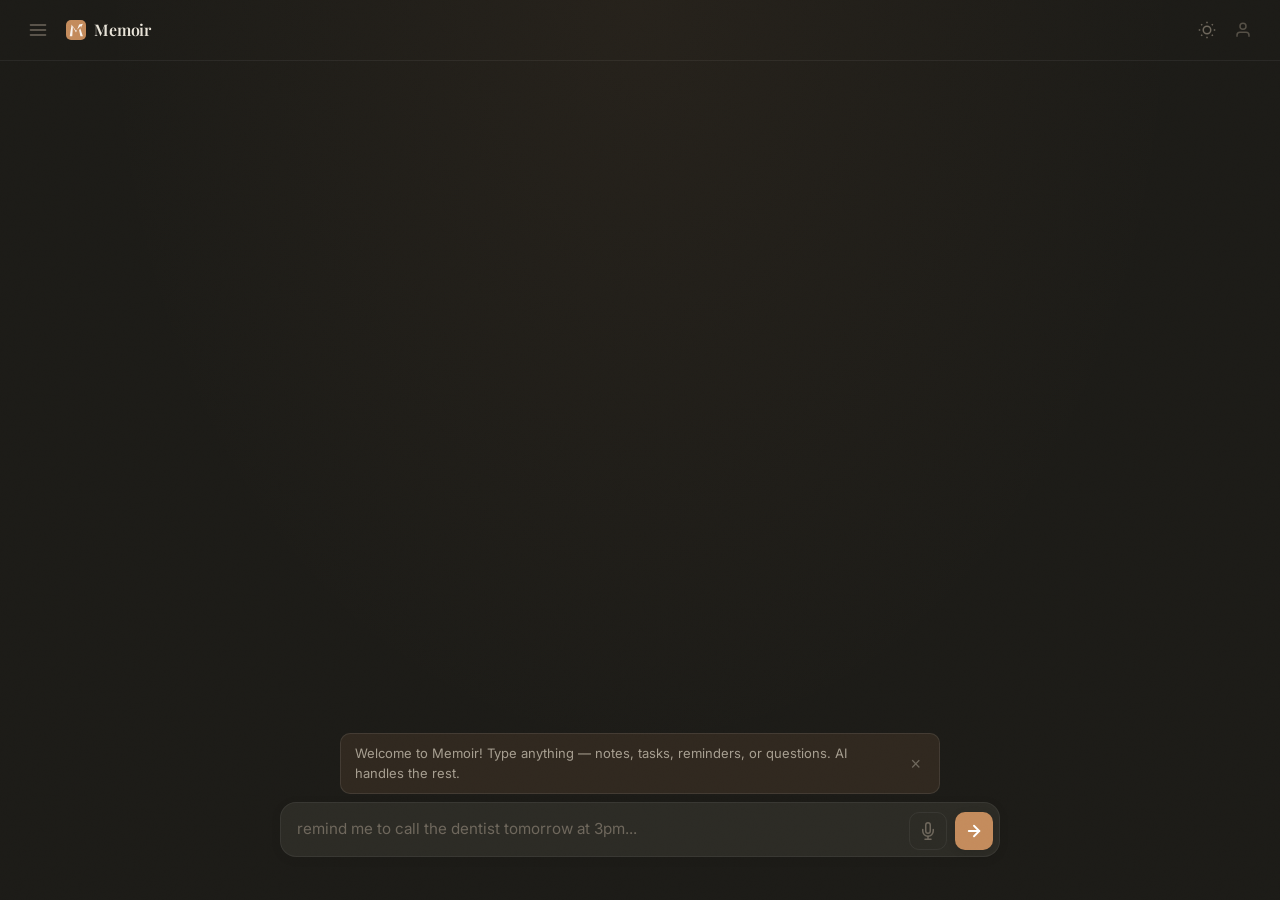
==== commit d40a1591: "Fix: add defer to local-api.js + script.js so marked/dompurify load first" ====
--- a/index.html
+++ b/index.html
@@ -541,7 +541,7 @@
         posthog.init('phc_B4602rcUwBz2TjMYVgx2cHyv9g5nyb58RwQAYEQHw5Q',{api_host:'https://us.i.posthog.com', person_profiles: 'identified_only'})
     </script>
 
-    <script src="./local-api.js?v=1"></script>
-    <script src="./script.js?v=29"></script>
+    <script src="./local-api.js?v=2" defer></script>
+    <script src="./script.js?v=30" defer></script>
 </body>
 </html>
